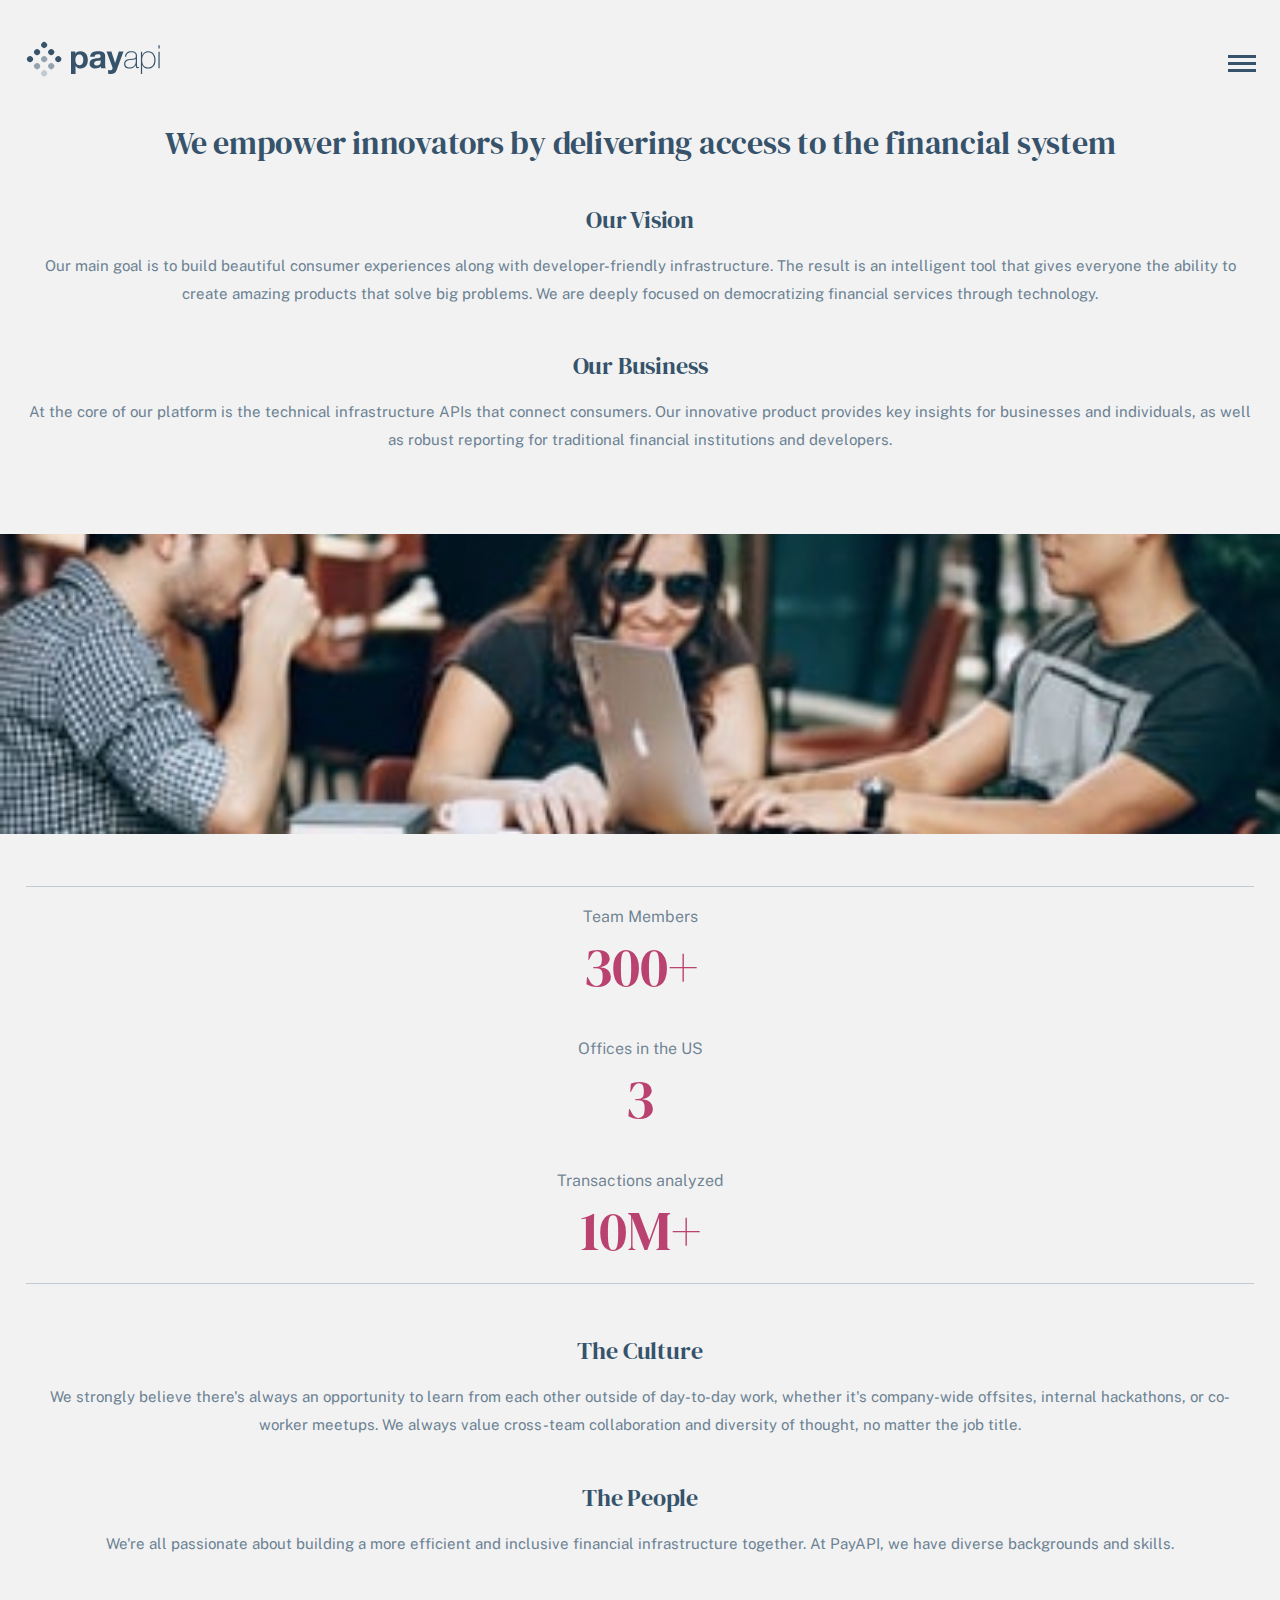
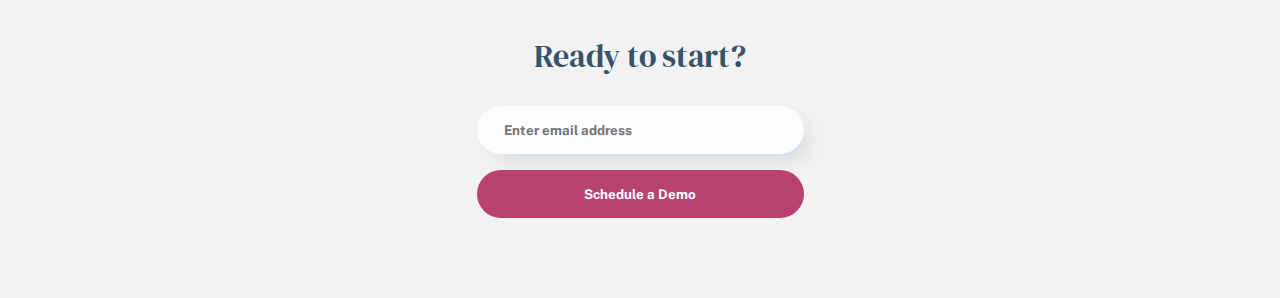
==== src/about.html @ e6e642d4 "New transition for mobile navigation" ====
<!DOCTYPE html>
<html lang="en">
  <head>
    <meta charset="UTF-8" />
    <meta name="viewport" content="width=device-width, initial-scale=1.0" />

    <link rel="icon" type="image/png" sizes="32x32" href="./assets/favicon-32x32.png" />
    <link rel="preconnect" href="https://fonts.gstatic.com">
    <link href="https://fonts.googleapis.com/css2?family=DM+Serif+Display&family=Public+Sans:wght@400;700&display=swap" rel="stylesheet">
    <link rel="stylesheet" href="styles.css">
    <title>Frontend Mentor | PayAPI Website Challenge</title>
  </head>
  <body>
    <header>
      <div class="header__container">
        <a href="./index.html"><img src="./assets/shared/desktop/logo.svg" alt="PayAPI logo" class="logo" /></a>
        <img src="./assets/shared/mobile/menu.svg" alt="Open navigation menu icon" id="menu--open" />
      </div>
      <nav class="navigation">
        <img src="./assets/shared/mobile/close.svg" alt="Close Menu Icon" id="menu--closed" />
        <ul class="header__pages">
          <li class="header__page"><a href="./pricing.html" ><strong>Pricing</strong></a></li>
          <li class="header__page"><a href="./about.html"><strong>About</strong></a></li>
          <li  class="header__page"><a href="./contact.html"><strong>Contact</strong></a></li>
        </ul>
        <div class="button__container--centered">
          <button class="button__navigation--dark" onclick="window.location.href='./contact.html'">Schedule a Demo</button> 
        </div>
      </nav>
    </header>

    <section class="vision-business__section">
      <h1>We empower innovators by delivering access to the financial system</h1>
      <div>
        <h3>Our Vision</h3>
        <p>Our main goal is to build beautiful consumer experiences along with developer-friendly 
          infrastructure. The result is an intelligent tool that gives everyone the ability to create 
          amazing products that solve big problems. We are deeply focused on democratizing financial 
          services through technology.</p>
      </div>
      <div>
        <h3>Our Business</h3>
        <p>At the core of our platform is the technical infrastructure APIs that connect consumers. 
        Our innovative product provides key insights for businesses and individuals, as well as 
        robust reporting for traditional financial institutions and developers.</p>
      </div>
    </section>
    
    <div class="about__img"></div>

    <section class="company-numbers__section">
      <div>
        <div class="company-number__container">
          <h4>Team Members</h4>
          <p>300+</p>
        </div>
        <div class="company-number__container">
          <h4>Offices in the US</h4>
          <p>3</p>
        </div>
        <div class="company-number__container">
          <h4>Transactions analyzed</h4> 
          <p>10M+</p>
        </div>
      </div>
    </section>

    <section class="culture-people__section">
      <div>
        <h3>The Culture</h3>
        <p>We strongly believe there's always an opportunity to learn from each other outside of 
        day-to-day work, whether it's company-wide offsites, internal hackathons, or co-worker meetups. 
        We always value cross-team collaboration and diversity of thought, no matter the job title.</p>
      </div>
      <div>
        <h3>The People</h3>
        <p>We're all passionate about building a more efficient and inclusive financial infrastructure 
        together. At PayAPI, we have diverse backgrounds and skills.</p>
      </div>
    </section>

    <section class="ready-to-start__section">
      <h2>Ready to start?</h2>
      <form>
        <input type="email" placeholder="Enter email address" aria-label="email" class="ready-to-start__email"/>
        <input type="submit" value="Schedule a Demo" aria-label="submit" class="ready-to-start__submit" />
      </form>
    </section>

    <script>
      const openMenu = document.getElementById("menu--open");
      const closeMenu = document.getElementById("menu--closed");
      const navigation = document.getElementsByClassName("navigation");

      openMenu.addEventListener("click", openNavigation);
      closeMenu.addEventListener("click", closeNavigation);

      function openNavigation() {
        navigation[0].style.opacity = 1;
        navigation[0].style.width = "70vw";       
      }

      function closeNavigation() {
        navigation[0].style.opacity = 0;
        navigation[0].style.width = 0;        
      }
    </script>
  </body>

</html>
---- src/styles.css ----
/***  Link to google fonts in head of html documents.
    font-family: 'DM Serif Display', serif; --> font-weight: 400 (regular)
    font-family: 'Public Sans', sans-serif; --> font-weight: 400 (regular) & 700 (bold) ***/

*  {
    margin: 0;
    padding: 0;
    box-sizing: border-box;
}

/* ====================
    General Typography
======================= */
body {
    font-family: 'Public Sans', sans-serif;
    font-size: 15px;
    line-height: 28px;
    background-color: #F2F2F2;
}

/* Mobile Version */
h1 {
    font-family: 'DM Serif Display', serif;
    font-size: 32px;
    line-height: 36px;
    letter-spacing: -0.25px;
    font-weight: 400;
}

/* e.g. Ready to start? */
h2 { 
    font-family: 'DM Serif Display', serif;
    font-size: 32px;
    line-height: 36px;
    letter-spacing: -0.25px;
    font-weight: 400; 
}

/* e.g. Free Plan */
h3 { 
    font-family: 'DM Serif Display', serif;
    font-size: 24px;
    line-height: 32px;
    letter-spacing: -0.18px;
    font-weight: 400;
}

/* e.g. personal finances*/
h4 {
    font-family: 'Public Sans', sans-serif;
    font-size: 18px;
    line-height: 25px;
    letter-spacing: -0.14px;
    font-weight: 700;
}

p {
    font-weight: 400;
}

a {
    text-decoration: none;
}

.section-heading--dark {
    color: #36536B;
}

.section-heading--light {
    color: #FBFCFE;

}

/* ====================
         Header
======================= */
.header__container {
    display: flex;
    justify-content: space-between;
    padding: 40px 24px 38px 25px;
    position: relative;
    align-items: center;
}

.logo,
#menu--open,
#menu--closed,
.button__navigation--dark {
    cursor: pointer;
}

#menu--open {
    height: 17px;
}

.navigation {
    width: 0;
    height: 100vh;
    background-color: rgb(27, 38, 47);
    position: absolute;
    top: 0;
    right: 0;
    z-index: 10;
    transition: 500ms ease-in;
    overflow: hidden;
}

#menu--closed {
    float: right;
    margin-right: 27px;
    margin-top: 48px;
    margin-bottom: 24px;
}

.header__pages {
    list-style: none;
    text-align: center;
    width: 90%;
    clear: right;
    border-top: 1px solid rgba(251, 252, 254, 0.15);
    margin: 0 auto;
    padding-top: 27px;
    padding-bottom: 16px;
}

.header__page {
    padding: 16px;
}

.header__page a {
    color: rgba(251, 252, 254, 0.7);
    font-size: 20px;
}

.button__container--centered {
    text-align: center;
}

.button__navigation--dark {
    background-color: rgb(186, 66, 112);
    border: none;
    color: #FBFCFE;
    font-family: 'Public Sans', sans-serif; 
    font-weight: 700;
    letter-spacing: -0.12px;
    font-size: 15px;
    border-radius: 24px;
    box-shadow: 10px 10px 25px -10px rgba(54, 83, 107, 0.25);
    padding: 16px 65px;
    width: 252px;
}


/* ====================
    General Layout
======================= */
.form {
    display: flex;
    flex-direction: column;
    width: 100%;
}

.form__input {
    font-size: 1rem;
    margin-bottom: 1.4em;
    padding: 1.2em;
    border-radius: 5em;
    border: none;
    font-weight: 700;
    letter-spacing: 0.3px;
}

.form__input--email {
    box-shadow: 10px 10px 25px -10px rgba(54, 83, 107, 0.25);
}

.form__input::placeholder {
    color: rgba(54, 83, 107, 0.5);
}


.form__input--btn {
    background: #BA4270;
    color: #FBFCFE;
}

.bg-circle__container--hero {
    width: 100px;
}

.bg-circle--hero {

}


/* ====================
    Index/Home
======================= */

/* Intro - section */

.container__index {
    padding: 6em 2em;
}



.container__index--intro {
    position: relative;
    display: flex;
    flex-direction: column;
    justify-content: center;
    align-items: center;
    text-align: center;
    padding: 0em 2em 2em 2em;
    background: #EDF3F8;
    /* border: 1px solid purple; */
}

.bg-circle--header {
    width: 100%;
    position: absolute;
    top: -60%;
    z-index: 1;
    transform: scale(2);
}

.intro-content {
    position: relative;
    top: -45px;
}

.section-heading--intro {
    margin-bottom: 1em;
    letter-spacing: 0.3px;
}

.intro-img-container {
    order: -1;
    position: relative;
    z-index: 2;
}

.intro-img {
    width: 70%;
    /* border: 1px solid green; */
    margin-bottom: 0;
    position: relative;
    left: 20px;
    font-family: 'Public Sans';
}

.intro-content__note {
    color: #6C8294;

}

/* Who We Work With - section */
.container__index--work {
    display: flex;
    flex-direction: column;
    background: #1B262F;
    text-align: center;
    position: relative;
    overflow: hidden;
}

.bg-circle--work {
    position: absolute;
    top: -80%;
    width: 100%;
    align-self: center;
    transform: scale(2);
}

.company-logo-container {
    order: -1;
    margin-bottom: 3.5em;
}

.company-logo * {
    fill: white;
}

.company-logo-group {
    display: flex;
    justify-content: space-around;
    align-items: center;
    margin-bottom: 2.4em;
}

.company-logo-group-last {
    margin-bottom: 0;
}

.section-heading--work {
    margin-bottom: 1em;
}



.work-text {
    color: #FBFCFE;
    opacity: 0.7;
    line-height: 2em;

}
.btn--outline {
    color: #FBFCFE;
    font-weight: 700;
    border: 1px solid #FBFCFE;
    padding: 0.8em 2.5em;
    align-self: center;
    border-radius: 5em;
    margin-top: 3.75em;
}

/* ====================
 Ready-To-Start-Container
======================= */
.ready-to-start__section {
    text-align: center;
    color: #36536B;
    margin-bottom: 80px;
}

.ready-to-start__section form {
    max-width: 327px;
    margin: 0 auto;
    display: flex;
    flex-direction: column;
    height: 112px;
    justify-content: space-between;
    margin-top: 32px;
    outline: unset;
}

.ready-to-start__section input {
    border-radius: 24px;
    border: none;
    font-family: 'Public Sans', sans-serif;
    font-weight: 700;
    width: 100%;
}

.ready-to-start__section input:focus {
    outline: none;
}

.ready-to-start__email {
    box-shadow: 10px 10px 25px -10px rgba(54, 83, 107, 0.25);
    background-color: #FBFCFE;
    color: rgba(54, 83, 107, 0.5);
    padding: 1rem 0 1rem 27px; 
}

.ready-to-start__submit {
    background-color: #BA4270;
    color: #FBFCFE;
    padding: 1rem;
    cursor: pointer;
}

/* ====================
         About
======================= */
.vision-business__section {
    margin: 0 1.6rem 5rem 1.6rem;
    text-align: center;
    color: #36536B;
}

.vision-business__section h3 {
    margin: 2.67rem 0 1rem 0;
}

.vision-business__section p {
    color: #6C8294;
}

.about__img {
    background-image: url("./assets/about/mobile/image-team-members.jpg");
    height: 300px;
    background-size: cover;
    background-repeat: no-repeat;
    background-position: center;
}

.company-numbers__section {
    margin: 3.2rem 1.6rem;
    text-align: center;
    border-top: 1px solid rgba(54, 83, 107, 0.25);
    border-bottom: 1px solid rgba(54, 83, 107, 0.25);
}

.company-number__container {
    margin-top: 16px;
    margin-bottom: 32px;
}

.company-number__container:last-child {
    margin-bottom: 16px;
}

.company-number__container h4 {
    font-size: 16px;
    font-weight: 400;
    line-height: 28px;
    letter-spacing: 0;
    color: rgba(54, 83, 107, 0.7);
}

.company-number__container p {
    font-family: 'DM Serif Display', serif;
    line-height: 72px;
    font-size: 56px;
    letter-spacing: -0.43px;
    color: #BA4270;
}

.culture-people__section {
    margin: 0 1.6rem 5rem 1.6rem;
    text-align: center;
    color: #36536B;
}

.culture-people__section h3 {
    margin: 2.67rem 0 1rem 0;
}

.culture-people__section p {
    color: #6C8294;
}


/* ====================
        Contact
======================= */
.contact-form__section {
    text-align: center;
    color: #36536B;
    margin: 0 24px;
}

.contact__form {
    max-width: 327px;
    margin: 40px auto 80px auto;
    display: flex;
    flex-direction: column;
    height: 499px;
    justify-content: space-between;
}

.contact__form input,
.contact__form textarea {
    border: none;
    background-color: unset;
    padding-left: 20px;
    border-bottom: 1px solid rgba(54, 83, 107, 0.5);
    font-family: 'Public Sans', sans-serif;
    color:rgba(54, 83, 107, 0.5);
}

.contact__form input {
    padding-bottom: 17px;
}

.contact__form textarea {
    padding-bottom: 64px;
}

.contact__form input:focus,
.contact__form textarea:focus {
    outline: none;
}

.contact-checkbox__container {
    text-align: left;
    position: relative;
    height: 50px;
}

.contact-checkbox__container #newsletter__checkbox {
    position: absolute;
    top: 40%;
    left: 0; 
    opacity: 0;
}

.checkmark--custom {
    position: absolute;
    top: 30%;
    left: 0;
    height: 24px;
    width: 24px;
    background-color: rgba(54, 83, 107, 0.25);
    cursor: pointer;
}

.contact-checkbox__container label {
    position: absolute;
    top: 0;
    left: 50px;
}

.contact__form button {
    width: 152px;
    height: 48px;
    border-radius: 24px;
    font-family: 'Public Sans', sans-serif;
    font-weight: 700;
    color: #36536B;
    cursor: pointer;
    border: 1.5px solid #36536B;
}

.innovators__section--light {
    color:rgba(54, 83, 107, 0.75);
    text-align: center;
    margin: 0 48px;
}

.innovators__container--light {
    margin: 32px auto 80px auto;
    width: 280px;
    height: 154px;
    position: relative;
}

.tesla__logo--dark,
.microsoft__logo--dark,
.hewlett__logo--dark,
.oracle__logo--dark,
.google__logo--dark,
.nvidia__logo--dark {
    position: absolute;
}

.tesla__logo--dark {
    top: 5.87px;
    left: 2px;
    height: 14.26px;
}

.microsoft__logo--dark {
    top: 0;
    right: 0;
    height: 26px;
}

.hewlett__logo--dark {
    top: 59px;
    left: 0;
    height: 22px;
}

.oracle__logo--dark {
    top: 65px;
    right: 0;
    height: 13.85px;
}

.google__logo--dark {
    bottom: 0;
    left: 8px;
    height: 27px;
}

.nvidia__logo--dark {
    bottom: 0;
    right: 8.85px;
    height: 21.27px;
}
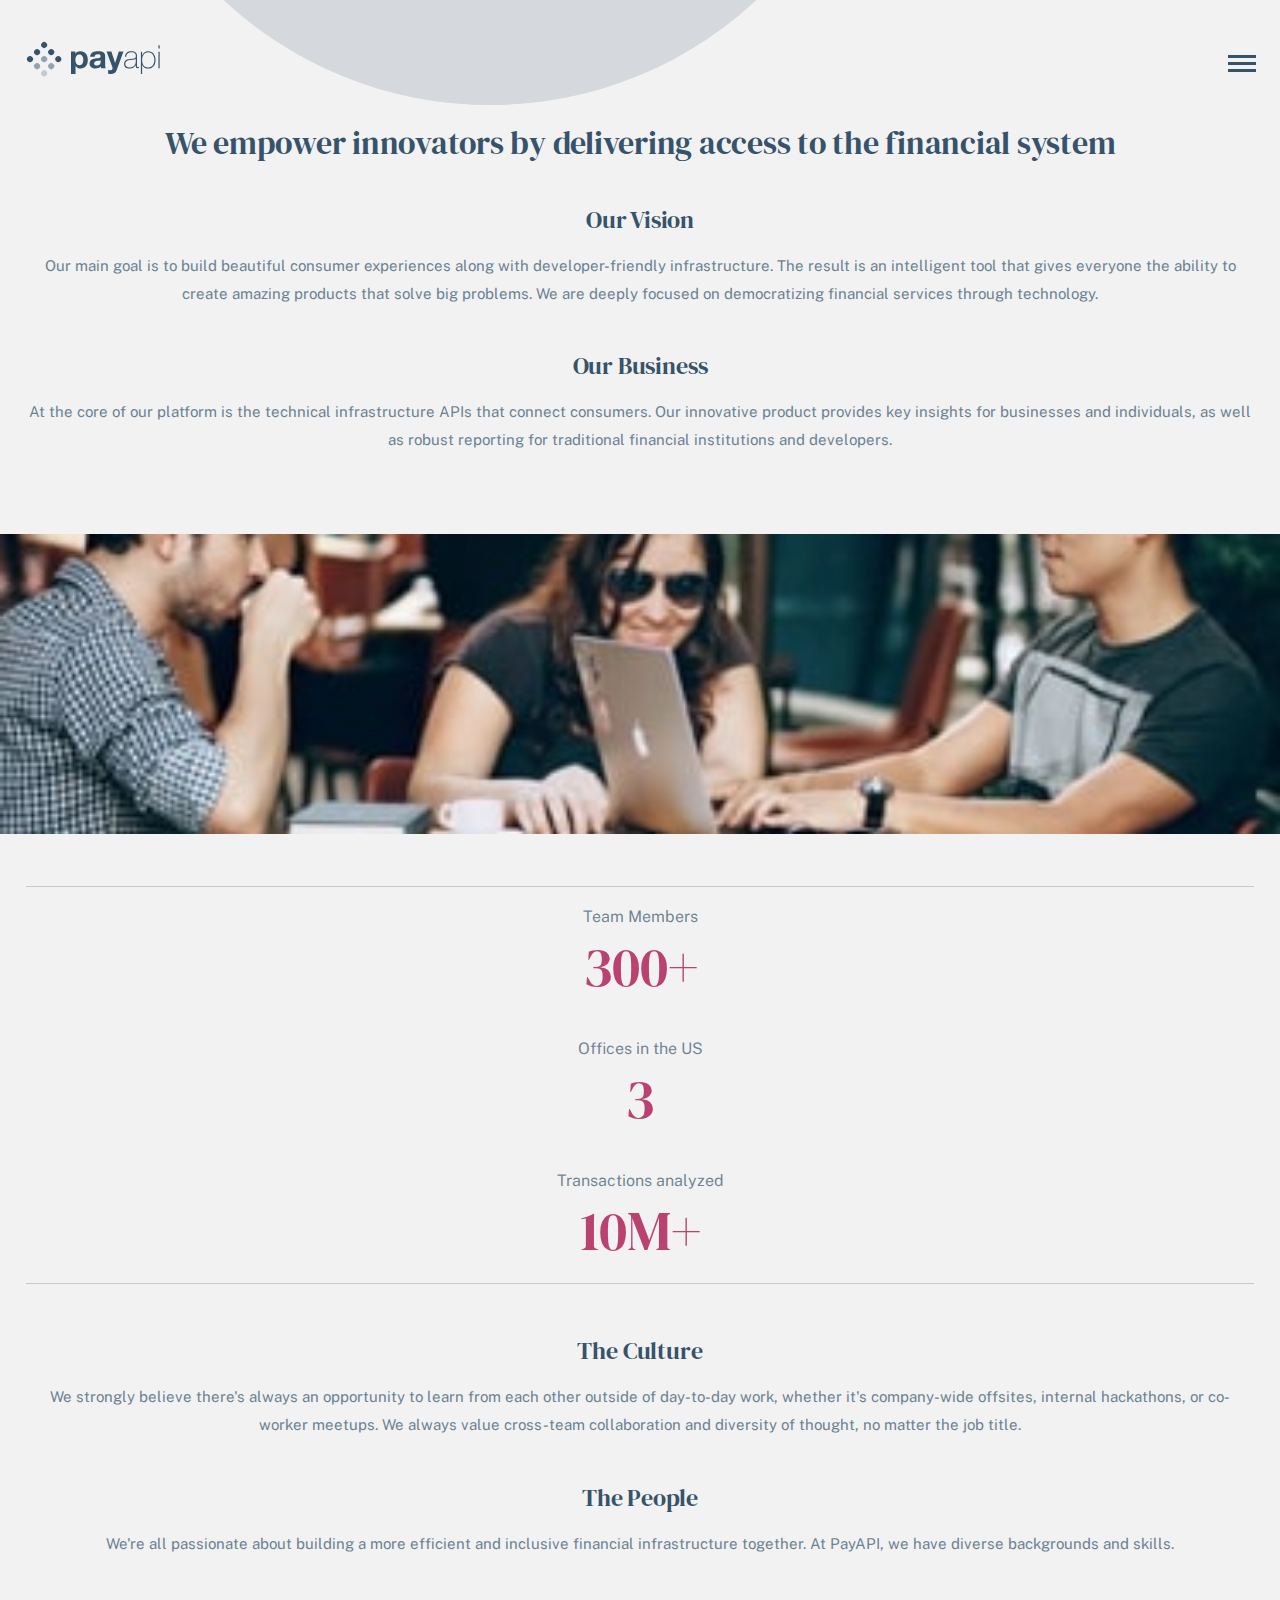
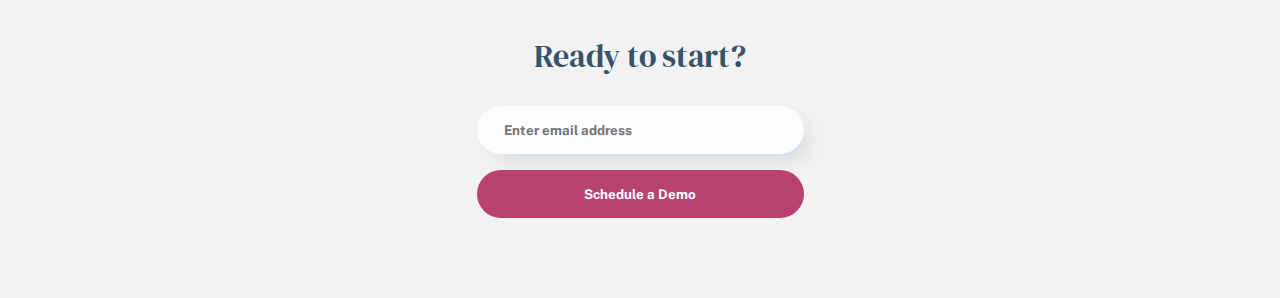
==== commit a8e756d1: "Added hero/header circle to contact, pricing, contact page" ====
--- a/src/about.html
+++ b/src/about.html
@@ -28,6 +28,10 @@
         </div>
       </nav>
     </header>
+
+    <div class="bg-circle__container--hero">
+      <img src="./assets/shared/desktop/bg-pattern-circle.svg" class="bg-circle--hero" />
+    </div>
 
     <section class="vision-business__section">
       <h1>We empower innovators by delivering access to the financial system</h1>
--- a/src/styles.css
+++ b/src/styles.css
@@ -80,6 +80,7 @@
     padding: 40px 24px 38px 25px;
     position: relative;
     align-items: center;
+    z-index: 20;
 }
 
 .logo,
@@ -103,6 +104,7 @@
     z-index: 10;
     transition: 500ms ease-in;
     overflow: hidden;
+    z-index: 30;
 }
 
 #menu--closed {
@@ -185,12 +187,21 @@
 }
 
 .bg-circle__container--hero {
-    width: 100px;
+    width: 96.7vw;
+    overflow: hidden;
+    position: relative;
+    height: 140px;
+    margin-top: -140px;
+    
 }
 
 .bg-circle--hero {
-
-}
+    margin-top: -660px;
+    left: 100px;
+    top: 0;
+    position: absolute;
+}
+
 
 
 /* ====================
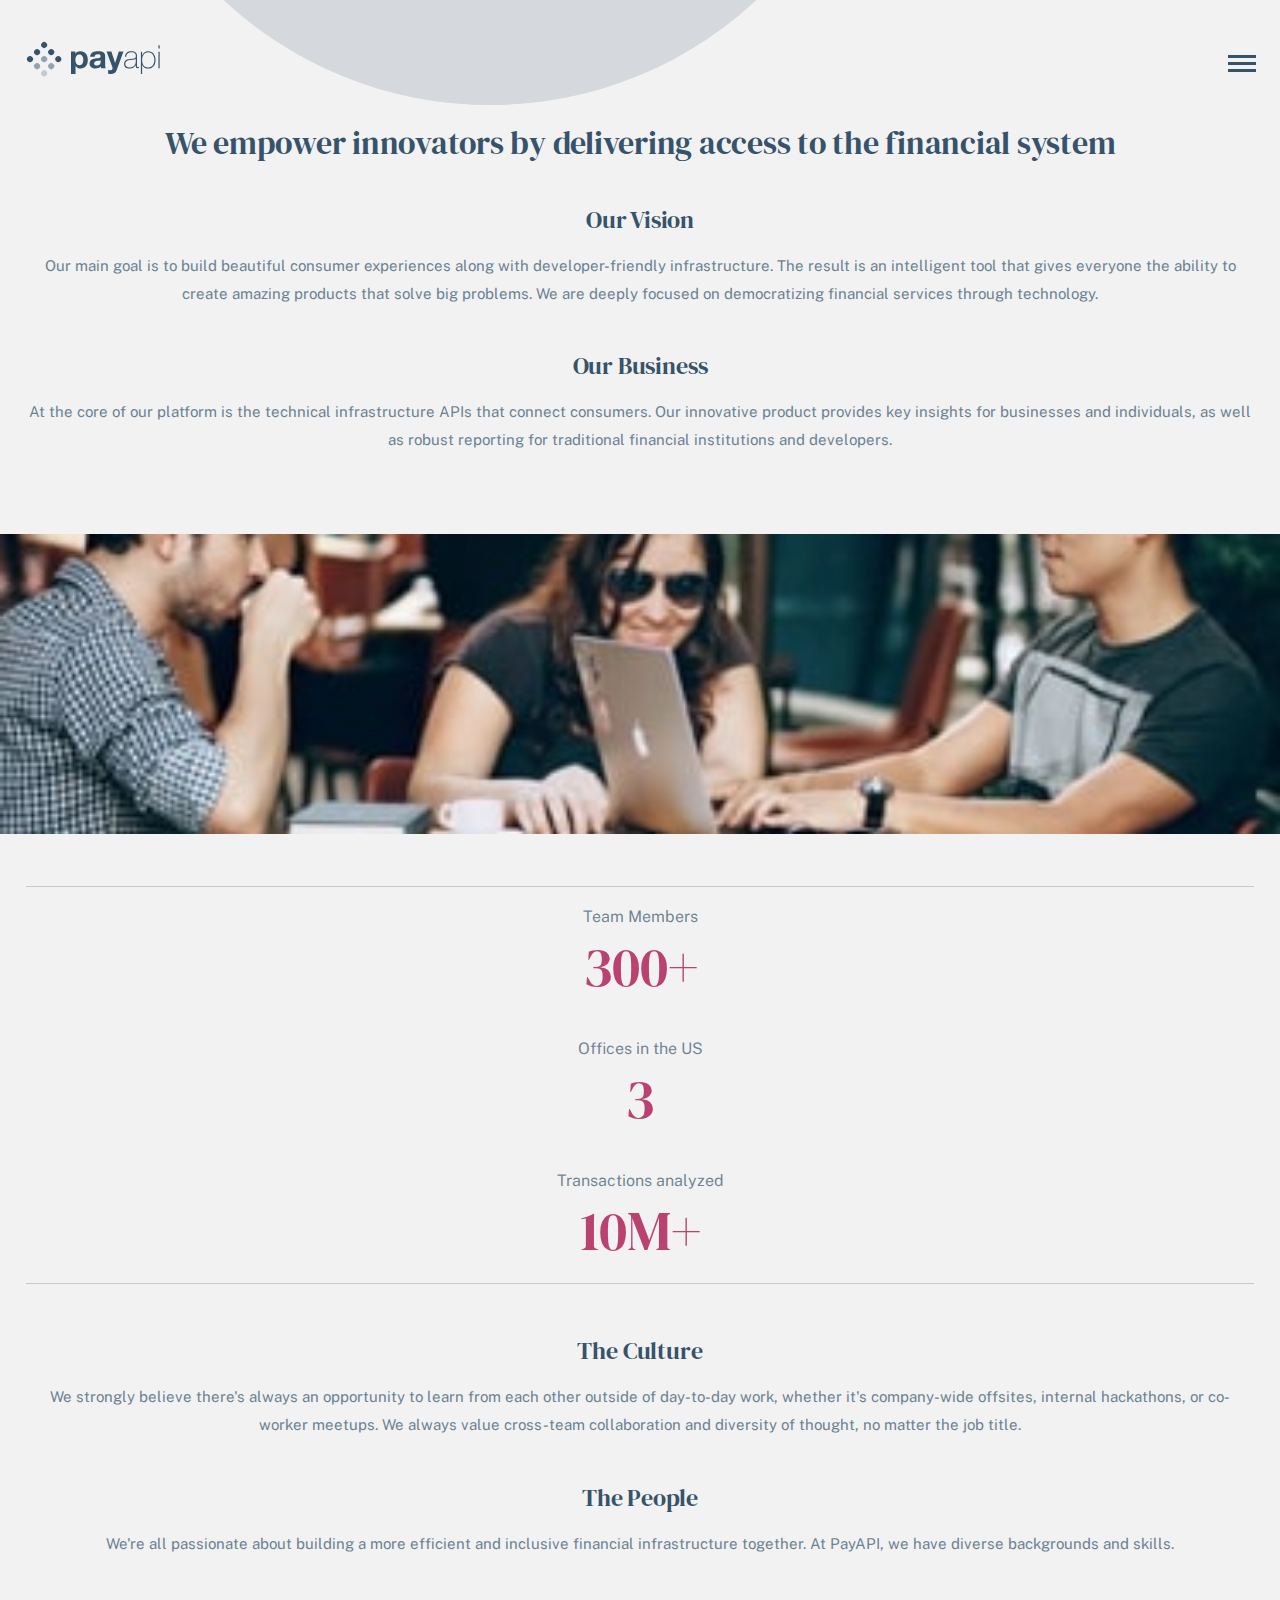
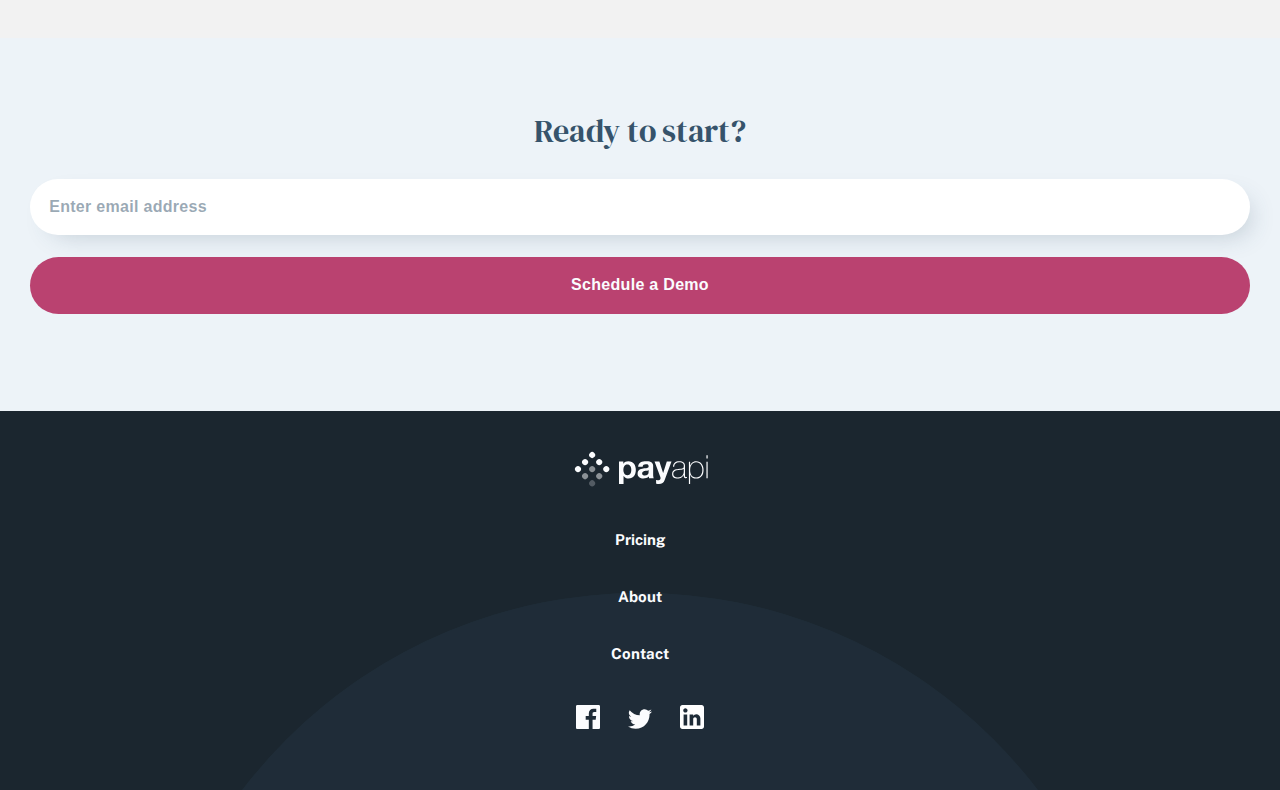
==== commit 2efc7f69: "add ready-to-start and footer sections to about.html and contact.html" ====
--- a/src/about.html
+++ b/src/about.html
@@ -83,13 +83,30 @@
       </div>
     </section>
 
-    <section class="ready-to-start__section">
+    <section class="container ready-to-start__section">
       <h2>Ready to start?</h2>
       <form>
-        <input type="email" placeholder="Enter email address" aria-label="email" class="ready-to-start__email"/>
-        <input type="submit" value="Schedule a Demo" aria-label="submit" class="ready-to-start__submit" />
+        <input type="email" placeholder="Enter email address" aria-label="email" class="form__input form__input--email"/>
+        <input type="submit" value="Schedule a Demo" aria-label="submit" class="form__input form__input--btn" />
       </form>
     </section>
+
+    <footer> 
+      <svg class="footer__logo" width="135" height="38" xmlns="http://www.w3.org/2000/svg"><g fill="#36536B" fill-rule="evenodd"><path d="M50.544 33.934v-7.84h.064a5.36 5.36 0 002.128 1.84c.864.416 1.808.624 2.832.624 1.216 0 2.277-.235 3.184-.704a6.738 6.738 0 002.272-1.888 8.147 8.147 0 001.36-2.72 11.37 11.37 0 00.448-3.2c0-1.173-.15-2.299-.448-3.376-.299-1.077-.757-2.021-1.376-2.832a6.937 6.937 0 00-2.336-1.952c-.939-.49-2.059-.736-3.36-.736-1.024 0-1.963.203-2.816.608-.853.405-1.557 1.056-2.112 1.952h-.064v-2.112H46v22.336h4.544zm3.808-8.768c-.725 0-1.344-.15-1.856-.448a3.595 3.595 0 01-1.232-1.168 5.044 5.044 0 01-.672-1.68 9.192 9.192 0 01-.208-1.952c0-.683.064-1.344.192-1.984a4.98 4.98 0 01.656-1.696c.31-.49.715-.89 1.216-1.2.501-.31 1.125-.464 1.872-.464.725 0 1.339.155 1.84.464.501.31.912.715 1.232 1.216.32.501.55 1.072.688 1.712.139.64.208 1.29.208 1.952 0 .661-.064 1.312-.192 1.952-.128.64-.347 1.2-.656 1.68-.31.48-.715.87-1.216 1.168-.501.299-1.125.448-1.872.448zm15.882 3.392c1.024 0 2.027-.15 3.008-.448a5.921 5.921 0 002.56-1.568 6.52 6.52 0 00.32 1.6h4.608c-.213-.341-.363-.853-.448-1.536a17.288 17.288 0 01-.128-2.144v-8.608c0-1.003-.224-1.808-.672-2.416a4.603 4.603 0 00-1.728-1.424 7.733 7.733 0 00-2.336-.688 18.543 18.543 0 00-2.528-.176c-.917 0-1.83.09-2.736.272a7.809 7.809 0 00-2.448.912 5.448 5.448 0 00-1.792 1.696c-.47.704-.736 1.59-.8 2.656h4.544c.085-.896.384-1.536.896-1.92.512-.384 1.216-.576 2.112-.576.405 0 .784.027 1.136.08.352.053.661.16.928.32s.48.384.64.672c.16.288.24.677.24 1.168.021.47-.117.827-.416 1.072-.299.245-.704.432-1.216.56-.512.128-1.099.224-1.76.288-.661.064-1.333.15-2.016.256-.683.107-1.36.25-2.032.432a5.735 5.735 0 00-1.792.816c-.523.363-.95.848-1.28 1.456-.33.608-.496 1.381-.496 2.32 0 .853.144 1.59.432 2.208a4.17 4.17 0 001.2 1.536c.512.405 1.11.704 1.792.896a8.127 8.127 0 002.208.288zm1.696-3.008c-.363 0-.715-.032-1.056-.096a2.566 2.566 0 01-.896-.336 1.717 1.717 0 01-.608-.656c-.15-.277-.224-.619-.224-1.024 0-.427.075-.779.224-1.056.15-.277.347-.507.592-.688a2.98 2.98 0 01.864-.432c.33-.107.667-.192 1.008-.256.363-.064.725-.117 1.088-.16.363-.043.71-.096 1.04-.16.33-.064.64-.144.928-.24.288-.096.528-.23.72-.4v1.696c0 .256-.027.597-.08 1.024a3.428 3.428 0 01-.432 1.264c-.235.416-.597.773-1.088 1.072-.49.299-1.184.448-2.08.448zm13.962 8.384c1.557 0 2.773-.288 3.648-.864.874-.576 1.557-1.536 2.048-2.88L98.5 11.598h-4.704L90.18 22.926h-.064l-3.744-11.328H81.54l5.792 15.52c.128.32.192.661.192 1.024 0 .49-.144.939-.432 1.344-.288.405-.731.64-1.328.704-.448.021-.896.01-1.344-.032-.448-.043-.886-.085-1.312-.128v3.744c.469.043.933.08 1.392.112.458.032.922.048 1.392.048zm18.698-5.408c.789 0 1.514-.096 2.176-.288a6.581 6.581 0 001.776-.8c.522-.341.965-.73 1.328-1.168.362-.437.64-.901.832-1.392h.064v.864c0 .341.026.656.08.944.053.288.154.539.304.752.149.213.368.384.656.512.288.128.677.192 1.168.192.34 0 .672-.043.992-.128V26.99a5.835 5.835 0 01-.896.096c-.278 0-.491-.059-.64-.176a.961.961 0 01-.32-.464 2.357 2.357 0 01-.112-.64c-.011-.235-.016-.47-.016-.704v-9.568c0-1.259-.454-2.277-1.36-3.056-.907-.779-2.352-1.168-4.336-1.168-1.984 0-3.515.453-4.592 1.36-1.078.907-1.66 2.267-1.744 4.08h1.216c.085-1.472.58-2.57 1.488-3.296.906-.725 2.096-1.088 3.568-1.088.832 0 1.536.085 2.112.256.576.17 1.045.405 1.408.704.362.299.629.64.8 1.024.17.384.256.8.256 1.248 0 .576-.032 1.056-.096 1.44a1.64 1.64 0 01-.48.944c-.256.245-.635.437-1.136.576-.502.139-1.19.24-2.064.304l-1.888.16c-.662.064-1.35.17-2.064.32-.715.15-1.366.4-1.952.752a4.367 4.367 0 00-1.456 1.44c-.384.608-.576 1.392-.576 2.352 0 1.579.48 2.747 1.44 3.504.96.757 2.314 1.136 4.064 1.136zm.032-1.056c-1.344 0-2.4-.293-3.168-.88-.768-.587-1.152-1.488-1.152-2.704 0-.768.149-1.392.448-1.872.298-.48.688-.859 1.168-1.136a5.213 5.213 0 011.616-.592 20.778 20.778 0 011.792-.272l2.048-.192a16.93 16.93 0 002.032-.288c.608-.128 1.06-.373 1.36-.736v3.072c0 .213-.06.624-.176 1.232-.118.608-.39 1.237-.816 1.888-.427.65-1.046 1.227-1.856 1.728-.811.501-1.91.752-3.296.752zm12.49 6.56v-9.312h.063c.491 1.344 1.27 2.315 2.336 2.912 1.067.597 2.283.896 3.648.896 1.26 0 2.352-.213 3.28-.64a6.254 6.254 0 002.304-1.776c.608-.757 1.062-1.659 1.36-2.704.3-1.045.448-2.197.448-3.456 0-1.152-.149-2.25-.448-3.296-.298-1.045-.752-1.963-1.36-2.752a6.651 6.651 0 00-2.304-1.888c-.928-.47-2.02-.704-3.28-.704-.896 0-1.69.139-2.384.416a6.39 6.39 0 00-1.776 1.04c-.49.416-.885.87-1.184 1.36-.298.49-.512.939-.64 1.344h-.064v-3.776h-1.216V34.03h1.216zm6.047-6.56c-1.152 0-2.117-.208-2.896-.624a5.008 5.008 0 01-1.856-1.664c-.458-.693-.784-1.493-.976-2.4a13.637 13.637 0 01-.288-2.832c0-.981.107-1.925.32-2.832a7.152 7.152 0 011.04-2.416 5.407 5.407 0 011.872-1.696c.768-.427 1.696-.64 2.784-.64 1.11 0 2.054.219 2.832.656a5.599 5.599 0 011.904 1.728c.491.715.854 1.525 1.088 2.432.235.907.352 1.83.352 2.768 0 1.024-.122 1.99-.368 2.896-.245.907-.618 1.701-1.12 2.384a5.487 5.487 0 01-1.92 1.632c-.778.405-1.7.608-2.768.608zm11.498-18.88V5.294h-1.216V8.59h1.216zm0 19.552V11.694h-1.216v16.448h1.216z" fill-rule="nonzero"/><g><circle transform="rotate(45 19.142 5)" cx="19.142" cy="5" r="3"/><circle transform="rotate(45 26.213 12.071)" cx="26.213" cy="12.071" r="3"/><circle transform="rotate(45 33.284 19.142)" cx="33.284" cy="19.142" r="3"/><circle transform="rotate(45 12.071 12.071)" cx="12.071" cy="12.071" r="3"/><circle opacity=".5" transform="rotate(45 19.142 19.142)" cx="19.142" cy="19.142" r="3"/><circle opacity=".5" transform="rotate(45 26.213 26.213)" cx="26.213" cy="26.213" r="3"/><circle transform="rotate(45 5 19.142)" cx="5" cy="19.142" r="3"/><circle opacity=".5" transform="rotate(45 12.071 26.213)" cx="12.071" cy="26.213" r="3"/><circle opacity=".25" transform="rotate(45 19.142 33.284)" cx="19.142" cy="33.284" r="3"/></g></g></svg>
+      <div class="footer__menu">
+        <p class="footer__menu__item"><a href="./pricing.html" class="footer__menu__item__link">Pricing</a></p>
+        <p class="footer__menu__item"><a href="./about.html" class="footer__menu__item__link">About</a></p>
+        <p class="footer__menu__item"><a href="./contact.html" class="footer__menu__item__link">Contact</a></p>
+      </div>
+      <div class="footer__social">
+        <img class="footer__social__icon" src="./assets/shared/desktop/facebook.svg" alt="Facebook logo">
+        <img class="footer__social__icon" src="./assets/shared/desktop/twitter.svg" alt="Twitter logo">
+        <img class="footer__social__icon" src="./assets/shared/desktop/linkedin.svg" alt="LinkedIn logo">
+      </div>
+      <div class="bg-circle-container">
+        <img src="./assets/shared/desktop/bg-pattern-circle.svg" class="bg-circle--footer">
+      </div>
+    </footer>
 
     <script>
       const openMenu = document.getElementById("menu--open");
--- a/src/styles.css
+++ b/src/styles.css
@@ -1,6 +1,7 @@
 /***  Link to google fonts in head of html documents.
     font-family: 'DM Serif Display', serif; --> font-weight: 400 (regular)
-    font-family: 'Public Sans', sans-serif; --> font-weight: 400 (regular) & 700 (bold) ***/
+    font-family: 'Public Sans', sans-serif; --> font-weight: 400 (regular) & 700 (bold) 
+    font-family: 'Roboto Mono', monospace; --> font-weight: 300 (light) ***/
 
 *  {
     margin: 0;
@@ -156,6 +157,14 @@
 /* ====================
     General Layout
 ======================= */
+.container {
+    display: flex;
+    flex-direction: column;
+    justify-content: center;
+    text-align: center;
+    padding: 0 2em;
+}
+
 .form {
     display: flex;
     flex-direction: column;
@@ -209,31 +218,42 @@
 ======================= */
 
 /* Intro - section */
-
-.container__index {
-    padding: 6em 2em;
-}
-
-
-
-.container__index--intro {
-    position: relative;
+.body--index {
+    overflow-x: hidden;
+    background: #EDF3F8;
+}
+
+.header--index {
+    position: relative;
+}
+
+.bg-circle-container {
+    /* border: 1px solid red; */
+    display: flex;
+    justify-content: center;
+    overflow-x: hidden;
+    /* border: 1px solid red; */
+    
+}
+
+.bg-circle--header { 
+    max-width: 500px;
+    position: absolute;
+    z-index: 1;
+    top: -330%;
+    transform: scale(2);
+    width: 100%;
+    /* border: 1px solid orange; */
+}
+
+.container--index-intro {
     display: flex;
     flex-direction: column;
     justify-content: center;
+    text-align: center;
+    position: relative;
     align-items: center;
-    text-align: center;
-    padding: 0em 2em 2em 2em;
     background: #EDF3F8;
-    /* border: 1px solid purple; */
-}
-
-.bg-circle--header {
-    width: 100%;
-    position: absolute;
-    top: -60%;
-    z-index: 1;
-    transform: scale(2);
 }
 
 .intro-content {
@@ -267,21 +287,24 @@
 }
 
 /* Who We Work With - section */
-.container__index--work {
-    display: flex;
+.container--index-work {
+    display: flex;
+    width: 100%;
     flex-direction: column;
     background: #1B262F;
     text-align: center;
     position: relative;
     overflow: hidden;
+    padding: 5em 2em;
 }
 
 .bg-circle--work {
+    max-width: 500px;
     position: absolute;
-    top: -80%;
-    width: 100%;
-    align-self: center;
+    z-index: 1;
+    top: -79%;
     transform: scale(2);
+    /* border: 1px solid orange; */
 }
 
 .company-logo-container {
@@ -326,49 +349,196 @@
     margin-top: 3.75em;
 }
 
+/* Easy to implement - section */
+
+.container--index-implement {
+    position: relative;
+    background: #EDF3F8;
+    padding-top: 0;
+    padding: 5em 2em;
+}
+
+.section-heading--implement {
+    font-size: 3em;
+    margin-bottom: 0.7em;
+}
+
+.img-container--implement {
+    order: -1;
+    /* border: 1px solid green; */
+}
+
+.section-img--implement {
+    width: 100%;
+    position: relative;
+    left: 20px;
+}
+
+.implement-text {
+    color: #6C8294;
+}
+
+/* Simple UI & UX - section */
+
+.container--index-simple {
+    background: #EDF3F8;
+    padding-top: 0;
+}
+
+.img-container--simple {
+    order: -1;
+    /* border: 1px solid green; */
+}
+
+.section-img--simple {
+    width: 100%;
+    position: relative;
+    left: 20px;
+}
+
+.section-heading--simple {
+    margin-bottom: 0.7em;
+    font-size: 2.5em;
+}
+
+.simple-text {
+    color: #6C8294;
+}
+
+/* Features -section */
+
+.container--index-features {
+    padding: 5em 2em;
+    background: #EDF3F8;
+}
+
+.feature {
+    display: flex;
+    flex-direction: column;
+    align-items: center;
+    margin-bottom: 3.5em;
+}
+
+.feature:last-child {
+    margin-bottom: 0;
+}
+
+.feature-img {
+    order: -1;
+    width: 25%;
+    max-width: 125px;
+    margin-bottom: 2.1em;
+}
+
+.feature-title {
+    font-size: 1.125rem;
+    color: #36536B;
+    margin-bottom: 1em;
+    font-weight: 700;
+}
+
+.feature-text {
+    line-height: 167%;
+    letter-spacing: -0.007em;
+    color: #6C8294;
+}
+
 /* ====================
  Ready-To-Start-Container
 ======================= */
 .ready-to-start__section {
     text-align: center;
     color: #36536B;
-    margin-bottom: 80px;
+    background: #EDF3F8;
+    padding-top: 5em;
+    padding-bottom: 5em;
 }
 
 .ready-to-start__section form {
-    max-width: 327px;
     margin: 0 auto;
+    width: 100%;
     display: flex;
     flex-direction: column;
-    height: 112px;
     justify-content: space-between;
-    margin-top: 32px;
+    margin-top: 2em;
     outline: unset;
-}
-
-.ready-to-start__section input {
-    border-radius: 24px;
-    border: none;
-    font-family: 'Public Sans', sans-serif;
-    font-weight: 700;
-    width: 100%;
 }
 
 .ready-to-start__section input:focus {
     outline: none;
 }
 
-.ready-to-start__email {
-    box-shadow: 10px 10px 25px -10px rgba(54, 83, 107, 0.25);
-    background-color: #FBFCFE;
-    color: rgba(54, 83, 107, 0.5);
-    padding: 1rem 0 1rem 27px; 
-}
-
-.ready-to-start__submit {
-    background-color: #BA4270;
-    color: #FBFCFE;
-    padding: 1rem;
+/* ====================
+    Pricing
+======================= */
+
+.body--pricing {
+    background: #EDF3F8;
+}
+
+.section-heading--pricing {
+    margin-top: 0.5em;
+}
+
+.plan {
+    margin-top: 3em;
+}
+
+.plan__title {
+    color: #BA4270;
+    margin-bottom: 4em;
+}
+
+.plan__price {
+    font-size: 3.5em;
+    font-family: 'DM Serif Display', serif;
+    color: #36536B;
+}
+
+.plan__options-box {
+    margin: 3em auto 1.5em;
+    border-top: 1px solid rgba(54, 83, 107, 0.25);
+    border-bottom: 1px solid rgba(54, 83, 107, 0.25);
+    padding: 1.5em 0;
+    display: flex;
+    flex-direction: column;
+    align-items: center;
+    /* border: 1px solid red; */
+}
+
+.plan__option-box {
+    display: flex;
+    align-items: center;
+    margin-bottom: 0.5em;
+}
+
+.plan__option-box:last-child {
+    margin-bottom: 0;
+}
+
+.plan__option-chk {
+    margin-right: 1.5em;
+}
+
+.plan__option-chk--null {
+    visibility: hidden; /* hide checkmark but keep element dimensions */
+}
+
+.plan__option-title {
+    color: #36536B;
+}
+
+.plan__option-title--null {
+    color: rgba(54, 83, 107, 0.55);
+}
+
+.plan__btn {
+    display: inline-block;
+    color: #36536B;
+    font-weight: 700;
+    border: 1px solid #36536B;
+    padding: 0.8em 2.5em;
+    border-radius: 2em;
     cursor: pointer;
 }
 
@@ -581,4 +751,61 @@
     bottom: 0;
     right: 8.85px;
     height: 21.27px;
+}
+
+/* ====================
+        Footer
+======================= */
+
+footer {
+    background: #1B262F;
+    display: flex;
+    flex-direction: column;
+    align-items: center;
+    padding: 2.6em 0 3.44em 0;
+    position: relative;
+    z-index: 1;
+    overflow-y: hidden;
+    overflow-x: hidden;
+}
+
+.footer__logo * {
+    fill: #FBFCFE;
+}
+
+.footer__menu {
+    margin: 2.5em auto;
+    text-align: center;
+}
+
+.footer__menu__item {
+    cursor: pointer;
+    margin-bottom: 1.94em;
+    font-weight: 700;
+}
+
+.footer__menu__item:last-child {
+    margin-bottom: 0;
+}
+
+.footer__menu__item__link {
+    color:  #FBFCFE;
+}
+
+.footer__social__icon {
+    margin-right: 1.6em;
+    cursor: pointer;
+}
+
+.footer__social__icon:last-child {
+    margin-right: 0;
+}
+
+
+.bg-circle--footer {
+    position: absolute;
+    bottom: -146%;
+    transform: scale(2);
+    max-width: 500px;
+    z-index: -1;
 }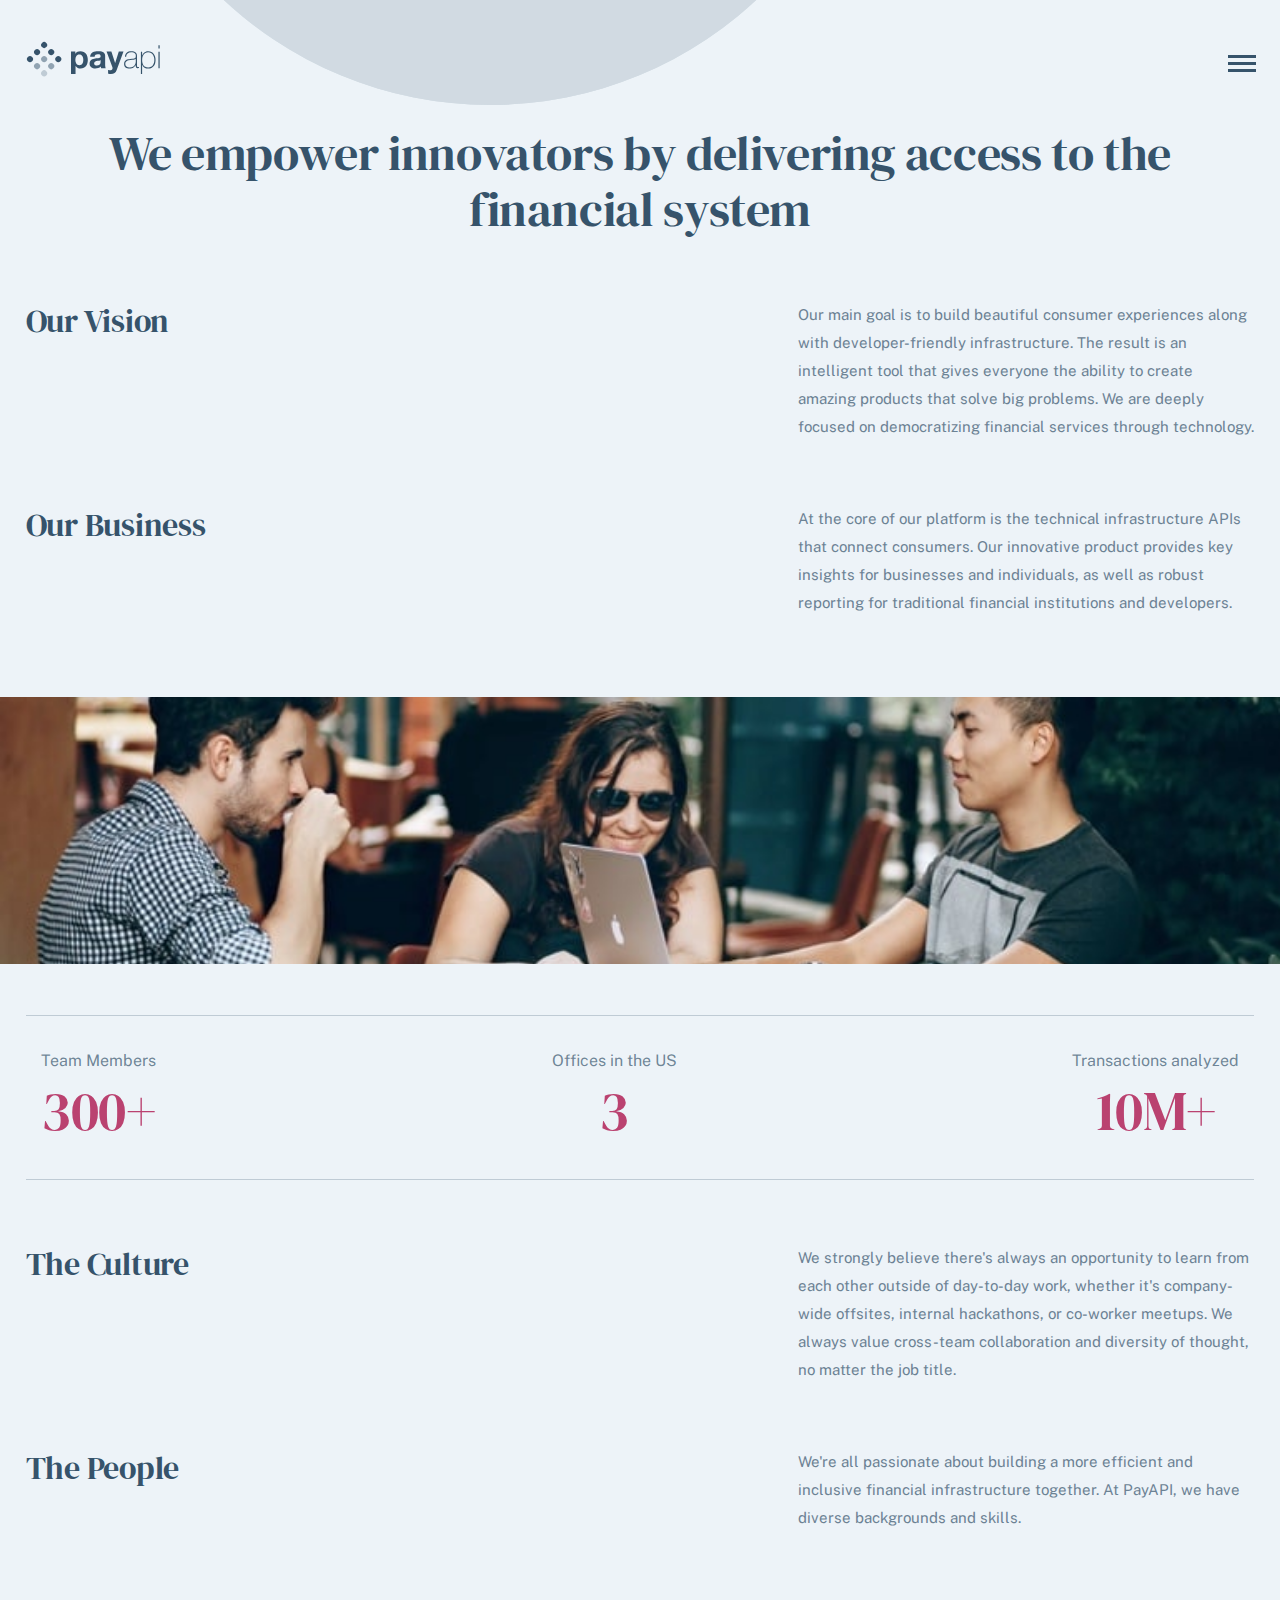
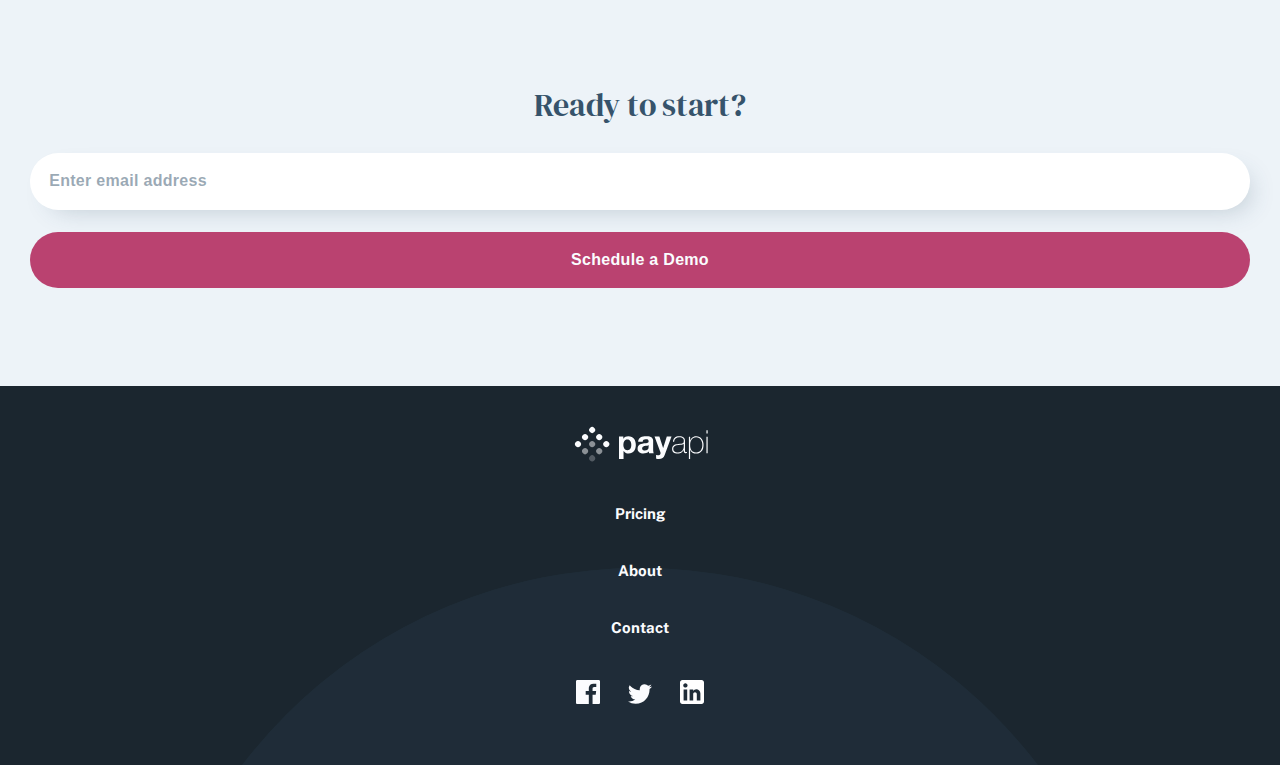
==== commit 1036f2b9: "Added Tabletversion of about page" ====
--- a/src/about.html
+++ b/src/about.html
@@ -35,16 +35,16 @@
 
     <section class="vision-business__section">
       <h1>We empower innovators by delivering access to the financial system</h1>
-      <div>
-        <h3>Our Vision</h3>
-        <p>Our main goal is to build beautiful consumer experiences along with developer-friendly 
+      <div class="description__container">
+        <h3 class="about__subheading">Our Vision</h3>
+        <p class="description__text">Our main goal is to build beautiful consumer experiences along with developer-friendly 
           infrastructure. The result is an intelligent tool that gives everyone the ability to create 
           amazing products that solve big problems. We are deeply focused on democratizing financial 
           services through technology.</p>
       </div>
-      <div>
-        <h3>Our Business</h3>
-        <p>At the core of our platform is the technical infrastructure APIs that connect consumers. 
+      <div class="description__container">
+        <h3 class="about__subheading">Our Business</h3>
+        <p class="description__text">At the core of our platform is the technical infrastructure APIs that connect consumers. 
         Our innovative product provides key insights for businesses and individuals, as well as 
         robust reporting for traditional financial institutions and developers.</p>
       </div>
@@ -53,7 +53,7 @@
     <div class="about__img"></div>
 
     <section class="company-numbers__section">
-      <div>
+      <div class="company-numbers__container">
         <div class="company-number__container">
           <h4>Team Members</h4>
           <p>300+</p>
@@ -70,15 +70,15 @@
     </section>
 
     <section class="culture-people__section">
-      <div>
-        <h3>The Culture</h3>
-        <p>We strongly believe there's always an opportunity to learn from each other outside of 
+      <div class="description__container">
+        <h3 class="about__subheading">The Culture</h3>
+        <p class="description__text">We strongly believe there's always an opportunity to learn from each other outside of 
         day-to-day work, whether it's company-wide offsites, internal hackathons, or co-worker meetups. 
         We always value cross-team collaboration and diversity of thought, no matter the job title.</p>
       </div>
-      <div>
-        <h3>The People</h3>
-        <p>We're all passionate about building a more efficient and inclusive financial infrastructure 
+      <div class="description__container">
+        <h3 class="about__subheading">The People</h3>
+        <p class="description__text">We're all passionate about building a more efficient and inclusive financial infrastructure 
         together. At PayAPI, we have diverse backgrounds and skills.</p>
       </div>
     </section>
--- a/src/styles.css
+++ b/src/styles.css
@@ -16,7 +16,7 @@
     font-family: 'Public Sans', sans-serif;
     font-size: 15px;
     line-height: 28px;
-    background-color: #F2F2F2;
+    background-color: #EDF3F8;
 }
 
 /* Mobile Version */
@@ -69,8 +69,18 @@
 
 .section-heading--light {
     color: #FBFCFE;
-
-}
+}
+
+
+/* Tablet Version */
+@media (min-width: 768px) {
+    h1 {
+        font-size: 48px;
+        line-height: 56px;
+        letter-spacing: -0.37px;
+    }
+}
+
 
 /* ====================
          Header
@@ -551,11 +561,11 @@
     color: #36536B;
 }
 
-.vision-business__section h3 {
+.about__subheading {
     margin: 2.67rem 0 1rem 0;
 }
 
-.vision-business__section p {
+.description__text {
     color: #6C8294;
 }
 
@@ -605,13 +615,44 @@
     color: #36536B;
 }
 
-.culture-people__section h3 {
-    margin: 2.67rem 0 1rem 0;
-}
-
-.culture-people__section p {
-    color: #6C8294;
-}
+
+/* Tablet Version */
+@media (min-width: 768px) {
+    .about__subheading {
+        font-size: 32px;
+        line-height: 40px;
+        letter-spacing: -0.25px;
+        width: 223px;
+        margin: 0;
+    }
+
+    .description__container {
+        display: flex;
+        text-align: left;
+        justify-content: space-between;
+        margin-top: 64px;
+    }
+
+    .description__text {
+        width: 456px;
+    }
+
+    .about__img {
+        background-image: url("./assets/about/tablet/image-team-members.jpg");
+        height: 267px;
+        background-size: cover;
+        background-repeat: no-repeat;
+        background-position: center;
+    }
+
+    .company-numbers__container {
+        display: flex;
+        justify-content: space-between;
+        margin: 0 1em;
+        padding-top: 1em;
+    }
+}
+
 
 
 /* ====================
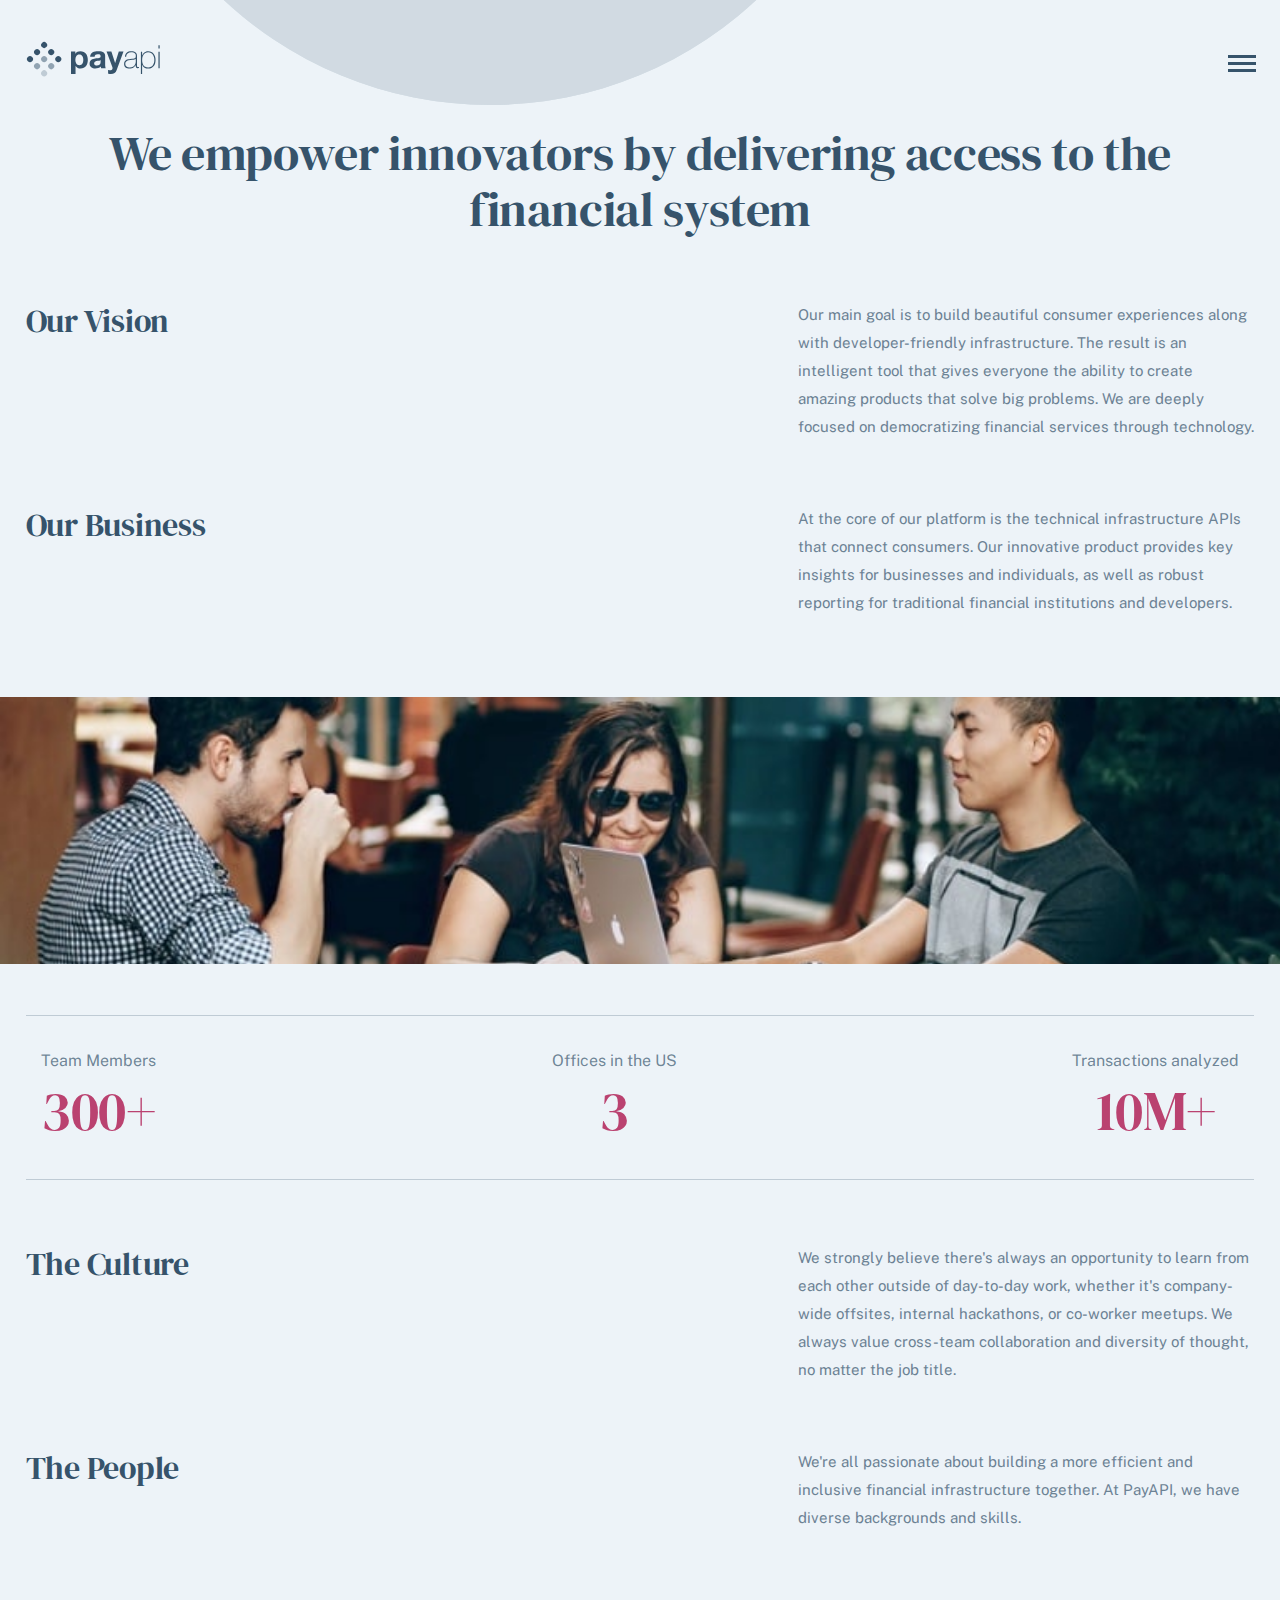
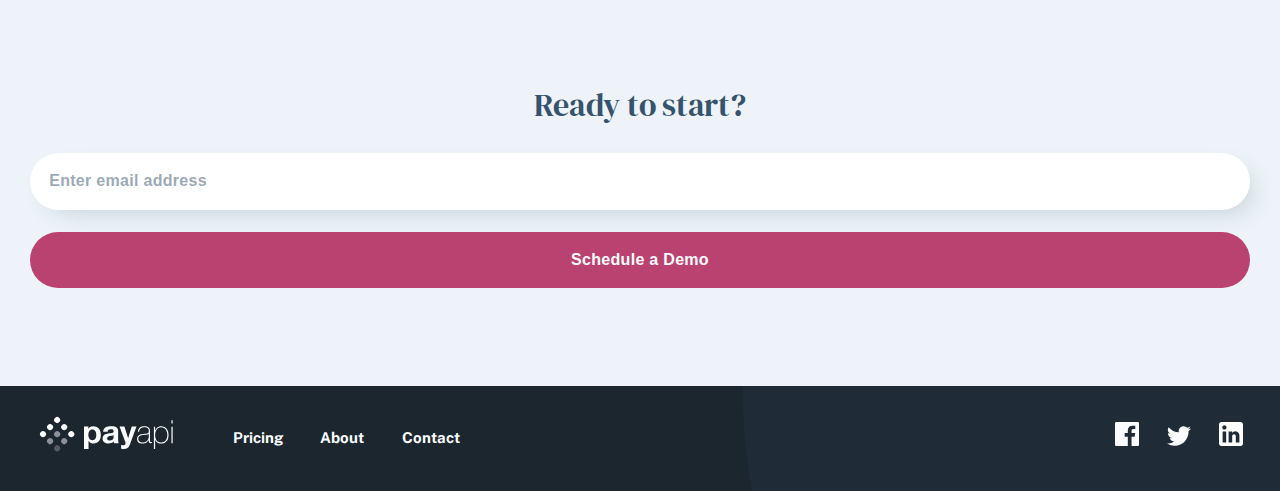
==== commit a19ce41c: "Update footer logo so it is a clickable link" ====
--- a/src/about.html
+++ b/src/about.html
@@ -91,8 +91,10 @@
       </form>
     </section>
 
-    <footer> 
-      <svg class="footer__logo" width="135" height="38" xmlns="http://www.w3.org/2000/svg"><g fill="#36536B" fill-rule="evenodd"><path d="M50.544 33.934v-7.84h.064a5.36 5.36 0 002.128 1.84c.864.416 1.808.624 2.832.624 1.216 0 2.277-.235 3.184-.704a6.738 6.738 0 002.272-1.888 8.147 8.147 0 001.36-2.72 11.37 11.37 0 00.448-3.2c0-1.173-.15-2.299-.448-3.376-.299-1.077-.757-2.021-1.376-2.832a6.937 6.937 0 00-2.336-1.952c-.939-.49-2.059-.736-3.36-.736-1.024 0-1.963.203-2.816.608-.853.405-1.557 1.056-2.112 1.952h-.064v-2.112H46v22.336h4.544zm3.808-8.768c-.725 0-1.344-.15-1.856-.448a3.595 3.595 0 01-1.232-1.168 5.044 5.044 0 01-.672-1.68 9.192 9.192 0 01-.208-1.952c0-.683.064-1.344.192-1.984a4.98 4.98 0 01.656-1.696c.31-.49.715-.89 1.216-1.2.501-.31 1.125-.464 1.872-.464.725 0 1.339.155 1.84.464.501.31.912.715 1.232 1.216.32.501.55 1.072.688 1.712.139.64.208 1.29.208 1.952 0 .661-.064 1.312-.192 1.952-.128.64-.347 1.2-.656 1.68-.31.48-.715.87-1.216 1.168-.501.299-1.125.448-1.872.448zm15.882 3.392c1.024 0 2.027-.15 3.008-.448a5.921 5.921 0 002.56-1.568 6.52 6.52 0 00.32 1.6h4.608c-.213-.341-.363-.853-.448-1.536a17.288 17.288 0 01-.128-2.144v-8.608c0-1.003-.224-1.808-.672-2.416a4.603 4.603 0 00-1.728-1.424 7.733 7.733 0 00-2.336-.688 18.543 18.543 0 00-2.528-.176c-.917 0-1.83.09-2.736.272a7.809 7.809 0 00-2.448.912 5.448 5.448 0 00-1.792 1.696c-.47.704-.736 1.59-.8 2.656h4.544c.085-.896.384-1.536.896-1.92.512-.384 1.216-.576 2.112-.576.405 0 .784.027 1.136.08.352.053.661.16.928.32s.48.384.64.672c.16.288.24.677.24 1.168.021.47-.117.827-.416 1.072-.299.245-.704.432-1.216.56-.512.128-1.099.224-1.76.288-.661.064-1.333.15-2.016.256-.683.107-1.36.25-2.032.432a5.735 5.735 0 00-1.792.816c-.523.363-.95.848-1.28 1.456-.33.608-.496 1.381-.496 2.32 0 .853.144 1.59.432 2.208a4.17 4.17 0 001.2 1.536c.512.405 1.11.704 1.792.896a8.127 8.127 0 002.208.288zm1.696-3.008c-.363 0-.715-.032-1.056-.096a2.566 2.566 0 01-.896-.336 1.717 1.717 0 01-.608-.656c-.15-.277-.224-.619-.224-1.024 0-.427.075-.779.224-1.056.15-.277.347-.507.592-.688a2.98 2.98 0 01.864-.432c.33-.107.667-.192 1.008-.256.363-.064.725-.117 1.088-.16.363-.043.71-.096 1.04-.16.33-.064.64-.144.928-.24.288-.096.528-.23.72-.4v1.696c0 .256-.027.597-.08 1.024a3.428 3.428 0 01-.432 1.264c-.235.416-.597.773-1.088 1.072-.49.299-1.184.448-2.08.448zm13.962 8.384c1.557 0 2.773-.288 3.648-.864.874-.576 1.557-1.536 2.048-2.88L98.5 11.598h-4.704L90.18 22.926h-.064l-3.744-11.328H81.54l5.792 15.52c.128.32.192.661.192 1.024 0 .49-.144.939-.432 1.344-.288.405-.731.64-1.328.704-.448.021-.896.01-1.344-.032-.448-.043-.886-.085-1.312-.128v3.744c.469.043.933.08 1.392.112.458.032.922.048 1.392.048zm18.698-5.408c.789 0 1.514-.096 2.176-.288a6.581 6.581 0 001.776-.8c.522-.341.965-.73 1.328-1.168.362-.437.64-.901.832-1.392h.064v.864c0 .341.026.656.08.944.053.288.154.539.304.752.149.213.368.384.656.512.288.128.677.192 1.168.192.34 0 .672-.043.992-.128V26.99a5.835 5.835 0 01-.896.096c-.278 0-.491-.059-.64-.176a.961.961 0 01-.32-.464 2.357 2.357 0 01-.112-.64c-.011-.235-.016-.47-.016-.704v-9.568c0-1.259-.454-2.277-1.36-3.056-.907-.779-2.352-1.168-4.336-1.168-1.984 0-3.515.453-4.592 1.36-1.078.907-1.66 2.267-1.744 4.08h1.216c.085-1.472.58-2.57 1.488-3.296.906-.725 2.096-1.088 3.568-1.088.832 0 1.536.085 2.112.256.576.17 1.045.405 1.408.704.362.299.629.64.8 1.024.17.384.256.8.256 1.248 0 .576-.032 1.056-.096 1.44a1.64 1.64 0 01-.48.944c-.256.245-.635.437-1.136.576-.502.139-1.19.24-2.064.304l-1.888.16c-.662.064-1.35.17-2.064.32-.715.15-1.366.4-1.952.752a4.367 4.367 0 00-1.456 1.44c-.384.608-.576 1.392-.576 2.352 0 1.579.48 2.747 1.44 3.504.96.757 2.314 1.136 4.064 1.136zm.032-1.056c-1.344 0-2.4-.293-3.168-.88-.768-.587-1.152-1.488-1.152-2.704 0-.768.149-1.392.448-1.872.298-.48.688-.859 1.168-1.136a5.213 5.213 0 011.616-.592 20.778 20.778 0 011.792-.272l2.048-.192a16.93 16.93 0 002.032-.288c.608-.128 1.06-.373 1.36-.736v3.072c0 .213-.06.624-.176 1.232-.118.608-.39 1.237-.816 1.888-.427.65-1.046 1.227-1.856 1.728-.811.501-1.91.752-3.296.752zm12.49 6.56v-9.312h.063c.491 1.344 1.27 2.315 2.336 2.912 1.067.597 2.283.896 3.648.896 1.26 0 2.352-.213 3.28-.64a6.254 6.254 0 002.304-1.776c.608-.757 1.062-1.659 1.36-2.704.3-1.045.448-2.197.448-3.456 0-1.152-.149-2.25-.448-3.296-.298-1.045-.752-1.963-1.36-2.752a6.651 6.651 0 00-2.304-1.888c-.928-.47-2.02-.704-3.28-.704-.896 0-1.69.139-2.384.416a6.39 6.39 0 00-1.776 1.04c-.49.416-.885.87-1.184 1.36-.298.49-.512.939-.64 1.344h-.064v-3.776h-1.216V34.03h1.216zm6.047-6.56c-1.152 0-2.117-.208-2.896-.624a5.008 5.008 0 01-1.856-1.664c-.458-.693-.784-1.493-.976-2.4a13.637 13.637 0 01-.288-2.832c0-.981.107-1.925.32-2.832a7.152 7.152 0 011.04-2.416 5.407 5.407 0 011.872-1.696c.768-.427 1.696-.64 2.784-.64 1.11 0 2.054.219 2.832.656a5.599 5.599 0 011.904 1.728c.491.715.854 1.525 1.088 2.432.235.907.352 1.83.352 2.768 0 1.024-.122 1.99-.368 2.896-.245.907-.618 1.701-1.12 2.384a5.487 5.487 0 01-1.92 1.632c-.778.405-1.7.608-2.768.608zm11.498-18.88V5.294h-1.216V8.59h1.216zm0 19.552V11.694h-1.216v16.448h1.216z" fill-rule="nonzero"/><g><circle transform="rotate(45 19.142 5)" cx="19.142" cy="5" r="3"/><circle transform="rotate(45 26.213 12.071)" cx="26.213" cy="12.071" r="3"/><circle transform="rotate(45 33.284 19.142)" cx="33.284" cy="19.142" r="3"/><circle transform="rotate(45 12.071 12.071)" cx="12.071" cy="12.071" r="3"/><circle opacity=".5" transform="rotate(45 19.142 19.142)" cx="19.142" cy="19.142" r="3"/><circle opacity=".5" transform="rotate(45 26.213 26.213)" cx="26.213" cy="26.213" r="3"/><circle transform="rotate(45 5 19.142)" cx="5" cy="19.142" r="3"/><circle opacity=".5" transform="rotate(45 12.071 26.213)" cx="12.071" cy="26.213" r="3"/><circle opacity=".25" transform="rotate(45 19.142 33.284)" cx="19.142" cy="33.284" r="3"/></g></g></svg>
+    <footer>
+      <a href='./index.html'>
+        <svg class="footer__logo" width="135" height="38" xmlns="http://www.w3.org/2000/svg"><g fill="#36536B" fill-rule="evenodd"><path d="M50.544 33.934v-7.84h.064a5.36 5.36 0 002.128 1.84c.864.416 1.808.624 2.832.624 1.216 0 2.277-.235 3.184-.704a6.738 6.738 0 002.272-1.888 8.147 8.147 0 001.36-2.72 11.37 11.37 0 00.448-3.2c0-1.173-.15-2.299-.448-3.376-.299-1.077-.757-2.021-1.376-2.832a6.937 6.937 0 00-2.336-1.952c-.939-.49-2.059-.736-3.36-.736-1.024 0-1.963.203-2.816.608-.853.405-1.557 1.056-2.112 1.952h-.064v-2.112H46v22.336h4.544zm3.808-8.768c-.725 0-1.344-.15-1.856-.448a3.595 3.595 0 01-1.232-1.168 5.044 5.044 0 01-.672-1.68 9.192 9.192 0 01-.208-1.952c0-.683.064-1.344.192-1.984a4.98 4.98 0 01.656-1.696c.31-.49.715-.89 1.216-1.2.501-.31 1.125-.464 1.872-.464.725 0 1.339.155 1.84.464.501.31.912.715 1.232 1.216.32.501.55 1.072.688 1.712.139.64.208 1.29.208 1.952 0 .661-.064 1.312-.192 1.952-.128.64-.347 1.2-.656 1.68-.31.48-.715.87-1.216 1.168-.501.299-1.125.448-1.872.448zm15.882 3.392c1.024 0 2.027-.15 3.008-.448a5.921 5.921 0 002.56-1.568 6.52 6.52 0 00.32 1.6h4.608c-.213-.341-.363-.853-.448-1.536a17.288 17.288 0 01-.128-2.144v-8.608c0-1.003-.224-1.808-.672-2.416a4.603 4.603 0 00-1.728-1.424 7.733 7.733 0 00-2.336-.688 18.543 18.543 0 00-2.528-.176c-.917 0-1.83.09-2.736.272a7.809 7.809 0 00-2.448.912 5.448 5.448 0 00-1.792 1.696c-.47.704-.736 1.59-.8 2.656h4.544c.085-.896.384-1.536.896-1.92.512-.384 1.216-.576 2.112-.576.405 0 .784.027 1.136.08.352.053.661.16.928.32s.48.384.64.672c.16.288.24.677.24 1.168.021.47-.117.827-.416 1.072-.299.245-.704.432-1.216.56-.512.128-1.099.224-1.76.288-.661.064-1.333.15-2.016.256-.683.107-1.36.25-2.032.432a5.735 5.735 0 00-1.792.816c-.523.363-.95.848-1.28 1.456-.33.608-.496 1.381-.496 2.32 0 .853.144 1.59.432 2.208a4.17 4.17 0 001.2 1.536c.512.405 1.11.704 1.792.896a8.127 8.127 0 002.208.288zm1.696-3.008c-.363 0-.715-.032-1.056-.096a2.566 2.566 0 01-.896-.336 1.717 1.717 0 01-.608-.656c-.15-.277-.224-.619-.224-1.024 0-.427.075-.779.224-1.056.15-.277.347-.507.592-.688a2.98 2.98 0 01.864-.432c.33-.107.667-.192 1.008-.256.363-.064.725-.117 1.088-.16.363-.043.71-.096 1.04-.16.33-.064.64-.144.928-.24.288-.096.528-.23.72-.4v1.696c0 .256-.027.597-.08 1.024a3.428 3.428 0 01-.432 1.264c-.235.416-.597.773-1.088 1.072-.49.299-1.184.448-2.08.448zm13.962 8.384c1.557 0 2.773-.288 3.648-.864.874-.576 1.557-1.536 2.048-2.88L98.5 11.598h-4.704L90.18 22.926h-.064l-3.744-11.328H81.54l5.792 15.52c.128.32.192.661.192 1.024 0 .49-.144.939-.432 1.344-.288.405-.731.64-1.328.704-.448.021-.896.01-1.344-.032-.448-.043-.886-.085-1.312-.128v3.744c.469.043.933.08 1.392.112.458.032.922.048 1.392.048zm18.698-5.408c.789 0 1.514-.096 2.176-.288a6.581 6.581 0 001.776-.8c.522-.341.965-.73 1.328-1.168.362-.437.64-.901.832-1.392h.064v.864c0 .341.026.656.08.944.053.288.154.539.304.752.149.213.368.384.656.512.288.128.677.192 1.168.192.34 0 .672-.043.992-.128V26.99a5.835 5.835 0 01-.896.096c-.278 0-.491-.059-.64-.176a.961.961 0 01-.32-.464 2.357 2.357 0 01-.112-.64c-.011-.235-.016-.47-.016-.704v-9.568c0-1.259-.454-2.277-1.36-3.056-.907-.779-2.352-1.168-4.336-1.168-1.984 0-3.515.453-4.592 1.36-1.078.907-1.66 2.267-1.744 4.08h1.216c.085-1.472.58-2.57 1.488-3.296.906-.725 2.096-1.088 3.568-1.088.832 0 1.536.085 2.112.256.576.17 1.045.405 1.408.704.362.299.629.64.8 1.024.17.384.256.8.256 1.248 0 .576-.032 1.056-.096 1.44a1.64 1.64 0 01-.48.944c-.256.245-.635.437-1.136.576-.502.139-1.19.24-2.064.304l-1.888.16c-.662.064-1.35.17-2.064.32-.715.15-1.366.4-1.952.752a4.367 4.367 0 00-1.456 1.44c-.384.608-.576 1.392-.576 2.352 0 1.579.48 2.747 1.44 3.504.96.757 2.314 1.136 4.064 1.136zm.032-1.056c-1.344 0-2.4-.293-3.168-.88-.768-.587-1.152-1.488-1.152-2.704 0-.768.149-1.392.448-1.872.298-.48.688-.859 1.168-1.136a5.213 5.213 0 011.616-.592 20.778 20.778 0 011.792-.272l2.048-.192a16.93 16.93 0 002.032-.288c.608-.128 1.06-.373 1.36-.736v3.072c0 .213-.06.624-.176 1.232-.118.608-.39 1.237-.816 1.888-.427.65-1.046 1.227-1.856 1.728-.811.501-1.91.752-3.296.752zm12.49 6.56v-9.312h.063c.491 1.344 1.27 2.315 2.336 2.912 1.067.597 2.283.896 3.648.896 1.26 0 2.352-.213 3.28-.64a6.254 6.254 0 002.304-1.776c.608-.757 1.062-1.659 1.36-2.704.3-1.045.448-2.197.448-3.456 0-1.152-.149-2.25-.448-3.296-.298-1.045-.752-1.963-1.36-2.752a6.651 6.651 0 00-2.304-1.888c-.928-.47-2.02-.704-3.28-.704-.896 0-1.69.139-2.384.416a6.39 6.39 0 00-1.776 1.04c-.49.416-.885.87-1.184 1.36-.298.49-.512.939-.64 1.344h-.064v-3.776h-1.216V34.03h1.216zm6.047-6.56c-1.152 0-2.117-.208-2.896-.624a5.008 5.008 0 01-1.856-1.664c-.458-.693-.784-1.493-.976-2.4a13.637 13.637 0 01-.288-2.832c0-.981.107-1.925.32-2.832a7.152 7.152 0 011.04-2.416 5.407 5.407 0 011.872-1.696c.768-.427 1.696-.64 2.784-.64 1.11 0 2.054.219 2.832.656a5.599 5.599 0 011.904 1.728c.491.715.854 1.525 1.088 2.432.235.907.352 1.83.352 2.768 0 1.024-.122 1.99-.368 2.896-.245.907-.618 1.701-1.12 2.384a5.487 5.487 0 01-1.92 1.632c-.778.405-1.7.608-2.768.608zm11.498-18.88V5.294h-1.216V8.59h1.216zm0 19.552V11.694h-1.216v16.448h1.216z" fill-rule="nonzero"/><g><circle transform="rotate(45 19.142 5)" cx="19.142" cy="5" r="3"/><circle transform="rotate(45 26.213 12.071)" cx="26.213" cy="12.071" r="3"/><circle transform="rotate(45 33.284 19.142)" cx="33.284" cy="19.142" r="3"/><circle transform="rotate(45 12.071 12.071)" cx="12.071" cy="12.071" r="3"/><circle opacity=".5" transform="rotate(45 19.142 19.142)" cx="19.142" cy="19.142" r="3"/><circle opacity=".5" transform="rotate(45 26.213 26.213)" cx="26.213" cy="26.213" r="3"/><circle transform="rotate(45 5 19.142)" cx="5" cy="19.142" r="3"/><circle opacity=".5" transform="rotate(45 12.071 26.213)" cx="12.071" cy="26.213" r="3"/><circle opacity=".25" transform="rotate(45 19.142 33.284)" cx="19.142" cy="33.284" r="3"/></g></g></svg>
+      </a> 
       <div class="footer__menu">
         <p class="footer__menu__item"><a href="./pricing.html" class="footer__menu__item__link">Pricing</a></p>
         <p class="footer__menu__item"><a href="./about.html" class="footer__menu__item__link">About</a></p>
--- a/src/styles.css
+++ b/src/styles.css
@@ -812,6 +812,7 @@
 
 .footer__logo * {
     fill: #FBFCFE;
+    cursor: pointer;
 }
 
 .footer__menu {
@@ -849,4 +850,32 @@
     transform: scale(2);
     max-width: 500px;
     z-index: -1;
-}+}
+
+/* Footer - Tablet Version */
+@media screen and (min-width: 768px) {
+    footer {
+        flex-direction: row;
+        padding: 1.94em 2.5em;
+        align-items: center;
+    }
+
+    .footer__menu {
+        display: flex;
+        margin: unset;
+        margin-left: 4em;
+    }
+
+    .footer__menu__item {
+        margin: unset;
+        margin-right: 2.5em;
+    }
+
+    .footer__menu__item:last-child {
+        margin-right: 0;
+    }
+
+    .footer__social {
+        margin-left: auto;
+    }
+}
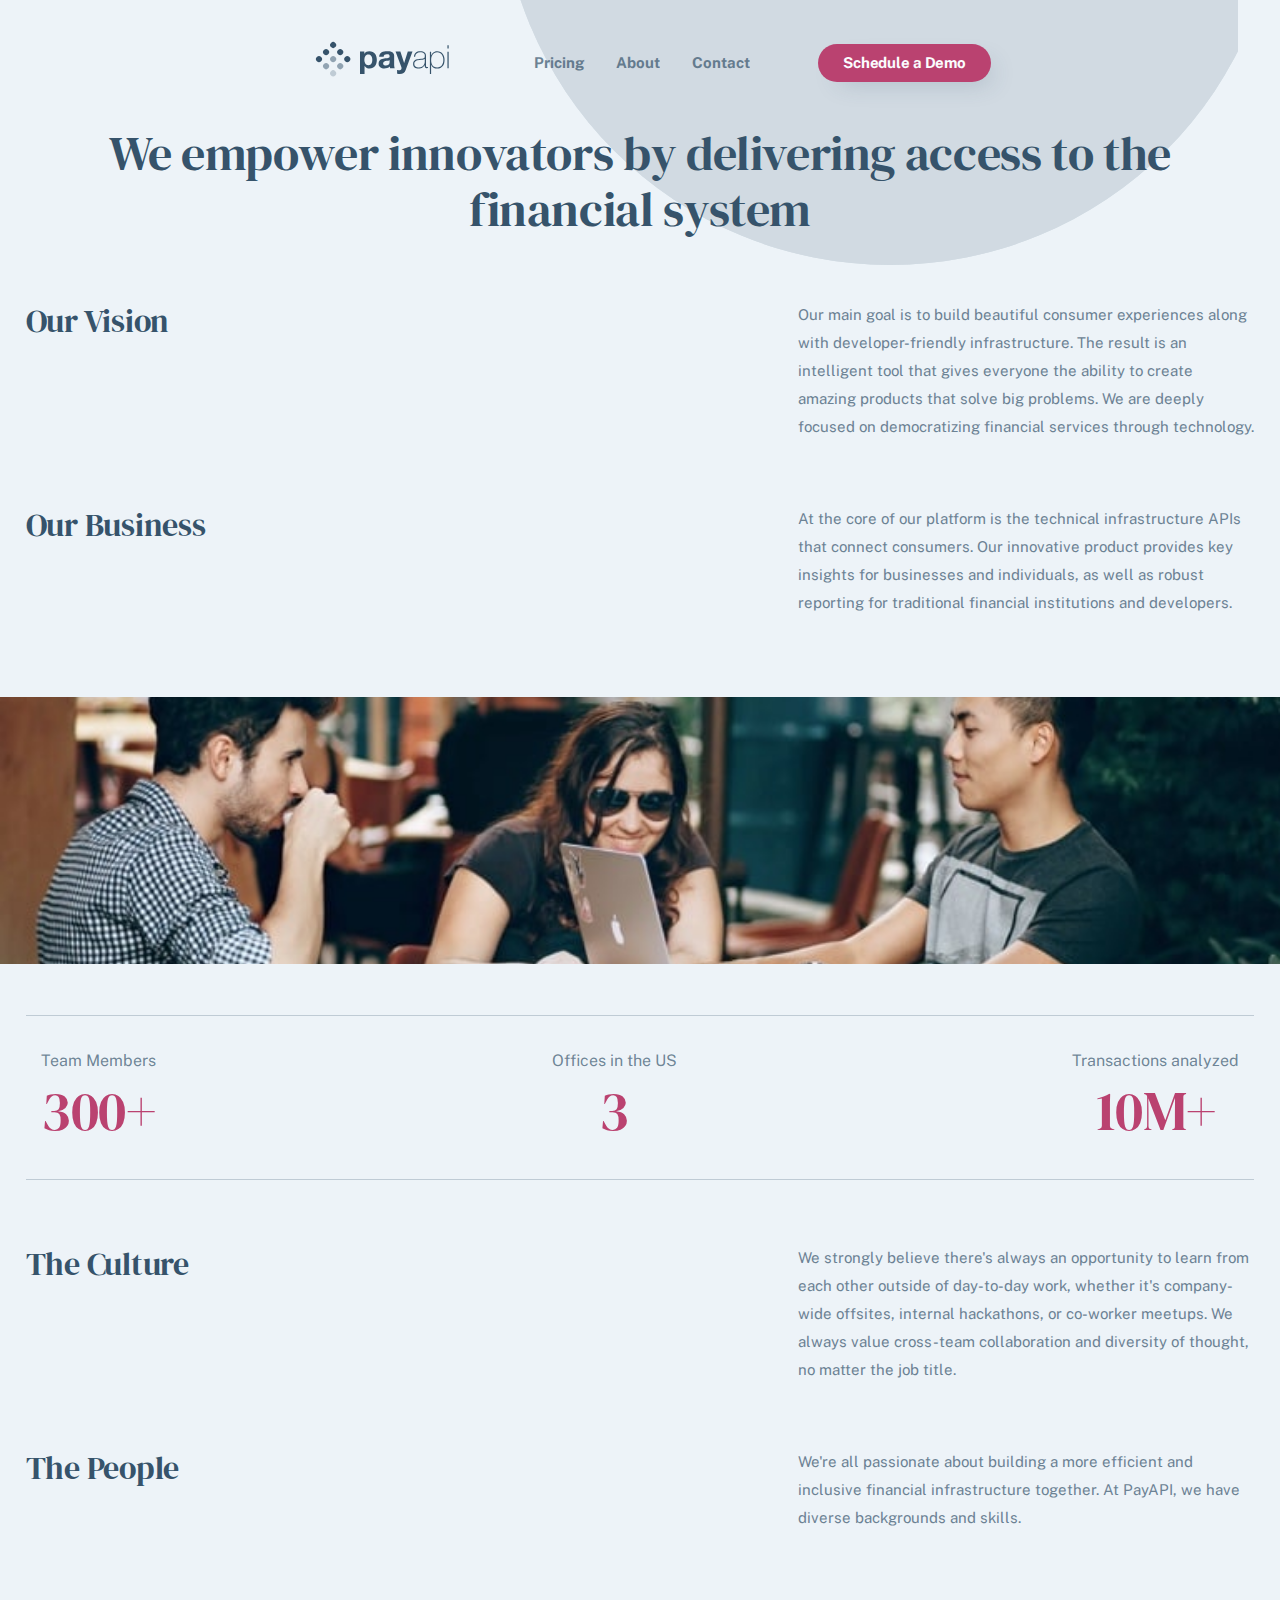
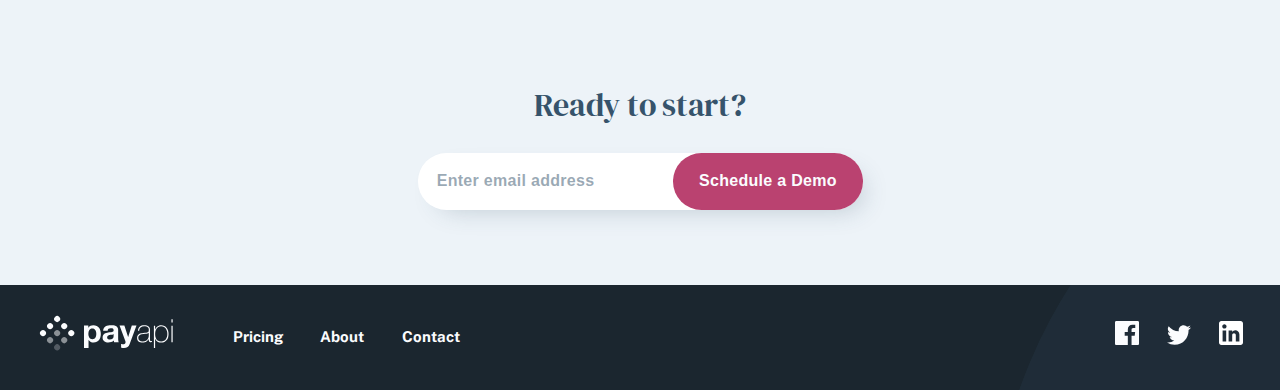
==== commit a3f48b10: "Add updated HTML structure for ready-to-start section on all pages" ====
--- a/src/about.html
+++ b/src/about.html
@@ -85,10 +85,16 @@
 
     <section class="container ready-to-start__section">
       <h2>Ready to start?</h2>
-      <form>
-        <input type="email" placeholder="Enter email address" aria-label="email" class="form__input form__input--email"/>
-        <input type="submit" value="Schedule a Demo" aria-label="submit" class="form__input form__input--btn" />
-      </form>
+      <div class="ready-to-start__form-wrapper">
+        <form class="ready-to-start__form">
+          <div class="ready-to-start__form-input">
+            <input type="email" placeholder="Enter email address" aria-label="email" class="form__input  form__input--email form__input--ready-to-start-email"/>
+          </div>
+          <div class="ready-to-start__form-input">
+            <input type="submit" value="Schedule a Demo" aria-label="submit" class="form__input form__input--btn form__input--ready-to-start-btn" />
+          </div>
+        </form>      
+      </div>
     </section>
 
     <footer>
--- a/src/styles.css
+++ b/src/styles.css
@@ -128,7 +128,7 @@
 .header__pages {
     list-style: none;
     text-align: center;
-    width: 90%;
+    width: 300px;
     clear: right;
     border-top: 1px solid rgba(251, 252, 254, 0.15);
     margin: 0 auto;
@@ -163,6 +163,74 @@
     width: 252px;
 }
 
+@media (min-width: 768px) {
+    header {
+        display: flex;
+        align-items: center;
+        justify-content: center;
+    }
+
+    .header__container {
+        display: flex;
+        justify-content: space-between;
+        position: unset;
+        z-index: 0;
+        margin-right: 3em;
+    }
+    
+    #menu--open {
+        display: none;
+    }
+    
+    .navigation {
+        width: auto;
+        height: 38px;
+        background-color: unset;
+        position: unset;
+        transition: unset;
+        overflow: unset;
+        z-index: 30;
+        display: flex;
+        align-items: center;
+    }
+    
+    #menu--closed {
+        display: none;
+    }
+    
+    .header__pages {
+        display: flex;
+        flex-direction: row;
+        border: none;
+        margin: 0 auto;
+        padding-top: none;
+        padding-bottom: none;
+        align-items: center;
+        padding: unset;
+    }
+    
+    .header__page {
+        padding: 16px;
+    }
+    
+    .header__page a {
+        color: #36536B;
+        opacity: 0.7;
+        font-size: 15px;
+    }
+    
+    .button__container--centered {
+        text-align: center;
+    }
+    
+    .button__navigation--dark {
+        padding: unset;
+        width: 173px;
+        height: 38px;
+        cursor: pointer;
+    }
+}
+
 
 /* ====================
     General Layout
@@ -221,7 +289,17 @@
     position: absolute;
 }
 
-
+@media (min-width: 768px) {
+    .bg-circle__container--hero {   
+        height: 300px;
+        position: absolute;
+    }
+
+    .bg-circle--hero {
+        margin-top: -500px;
+        left: 500px;
+    }
+}
 
 /* ====================
     Index/Home
@@ -320,28 +398,25 @@
 .company-logo-container {
     order: -1;
     margin-bottom: 3.5em;
+    display: grid;
+    grid-template: repeat(3, auto) / repeat(2, auto);
+    justify-items: center;
+    align-items: center;
+    row-gap: 2.85em;
+}
+
+.company-logo {
+    display: block;
 }
 
 .company-logo * {
     fill: white;
 }
 
-.company-logo-group {
-    display: flex;
-    justify-content: space-around;
-    align-items: center;
-    margin-bottom: 2.4em;
-}
-
-.company-logo-group-last {
-    margin-bottom: 0;
-}
 
 .section-heading--work {
     margin-bottom: 1em;
 }
-
-
 
 .work-text {
     color: #FBFCFE;
@@ -349,6 +424,7 @@
     line-height: 2em;
 
 }
+
 .btn--outline {
     color: #FBFCFE;
     font-weight: 700;
@@ -359,6 +435,13 @@
     margin-top: 3.75em;
 }
 
+/* Tablet Version */
+@media (min-width: 768px) {
+    .company-logo-container {
+        grid-template: repeat(2, auto) / repeat(3, auto);
+    }
+}
+
 /* Easy to implement - section */
 
 .container--index-implement {
@@ -464,7 +547,11 @@
     padding-bottom: 5em;
 }
 
-.ready-to-start__section form {
+.ready-to-start__form-wrapper {
+   width: 100%;
+}
+
+.ready-to-start__form {
     margin: 0 auto;
     width: 100%;
     display: flex;
@@ -474,8 +561,50 @@
     outline: unset;
 }
 
+.ready-to-start__form-input {
+    width: 100%;
+}
+
+.form__input--ready-to-start-email, .form__input--ready-to-start-btn {
+    width: 100%;
+}
+
 .ready-to-start__section input:focus {
     outline: none;
+}
+
+@media screen and (min-width: 768px) {
+   
+    .ready-to-start__form {
+        flex-direction: row;
+        justify-content: center;    
+        max-width: 445px;
+        position: relative;
+    }
+
+    .ready-to-start__form-input {
+        width: auto;
+    }
+
+    .form__input--ready-to-start-email, .form__input--ready-to-start-btn {
+        width: auto;
+    }
+
+    .form__input--ready-to-start-email, .form__input--ready-to-start-btn {
+        margin-bottom: 0;
+    }
+
+    .form__input--ready-to-start-email {
+        padding-right: 15em;
+        width: 100%;
+    }
+
+    .form__input--ready-to-start-btn {
+        position: absolute;
+        right: 0;
+        padding-left: 1.6em;
+        padding-right: 1.6em;
+    }
 }
 
 /* ====================
@@ -733,6 +862,7 @@
     font-weight: 700;
     color: #36536B;
     cursor: pointer;
+    background-color: unset;
     border: 1.5px solid #36536B;
 }
 
@@ -742,56 +872,52 @@
     margin: 0 48px;
 }
 
-.innovators__container--light {
-    margin: 32px auto 80px auto;
-    width: 280px;
-    height: 154px;
-    position: relative;
-}
-
-.tesla__logo--dark,
-.microsoft__logo--dark,
-.hewlett__logo--dark,
-.oracle__logo--dark,
-.google__logo--dark,
-.nvidia__logo--dark {
-    position: absolute;
-}
-
-.tesla__logo--dark {
-    top: 5.87px;
-    left: 2px;
-    height: 14.26px;
-}
-
-.microsoft__logo--dark {
-    top: 0;
-    right: 0;
-    height: 26px;
-}
-
-.hewlett__logo--dark {
-    top: 59px;
-    left: 0;
-    height: 22px;
-}
-
-.oracle__logo--dark {
-    top: 65px;
-    right: 0;
-    height: 13.85px;
-}
-
-.google__logo--dark {
-    bottom: 0;
-    left: 8px;
-    height: 27px;
-}
-
-.nvidia__logo--dark {
-    bottom: 0;
-    right: 8.85px;
-    height: 21.27px;
+.innovators__section--light  .company-logo-container {
+    order: -1;
+    margin-top: 48px;
+    margin-bottom: 3.5em;
+}
+
+.innovators__section--light  .company-logo * {
+    fill: #36536B;
+}
+
+.innovators__section--light  .company-logo-group {
+    display: flex;
+    justify-content: space-around;
+    align-items: center;
+    margin-bottom: 2.4em;
+}
+
+.innovators__section--light  .company-logo-group-last {
+    margin-bottom: 0;
+}
+
+
+
+/*       Tablet          */
+@media (min-width: 768px) {
+    .contact-form__section h1 {
+        width: 530px;
+        margin: 0 auto;
+    }
+
+    .contact__form {
+        min-width: 445px;
+    }
+
+    .contact__form input,
+    .contact__form textarea {
+        font-size: 15px;
+        line-height: 25px;
+        letter-spacing: -0.12px;
+    }
+
+    .innovators__section--light h3 {
+        width: 445px;
+        margin: 0 auto;
+    }
+
 }
 
 /* ====================
@@ -878,4 +1004,13 @@
     .footer__social {
         margin-left: auto;
     }
-}
+
+    .bg-circle--footer {
+        position: absolute;
+        top: 20%;
+        right: -36%;
+        transform: scale(2);
+        max-width: 500px;
+        z-index: -1;
+    }
+}
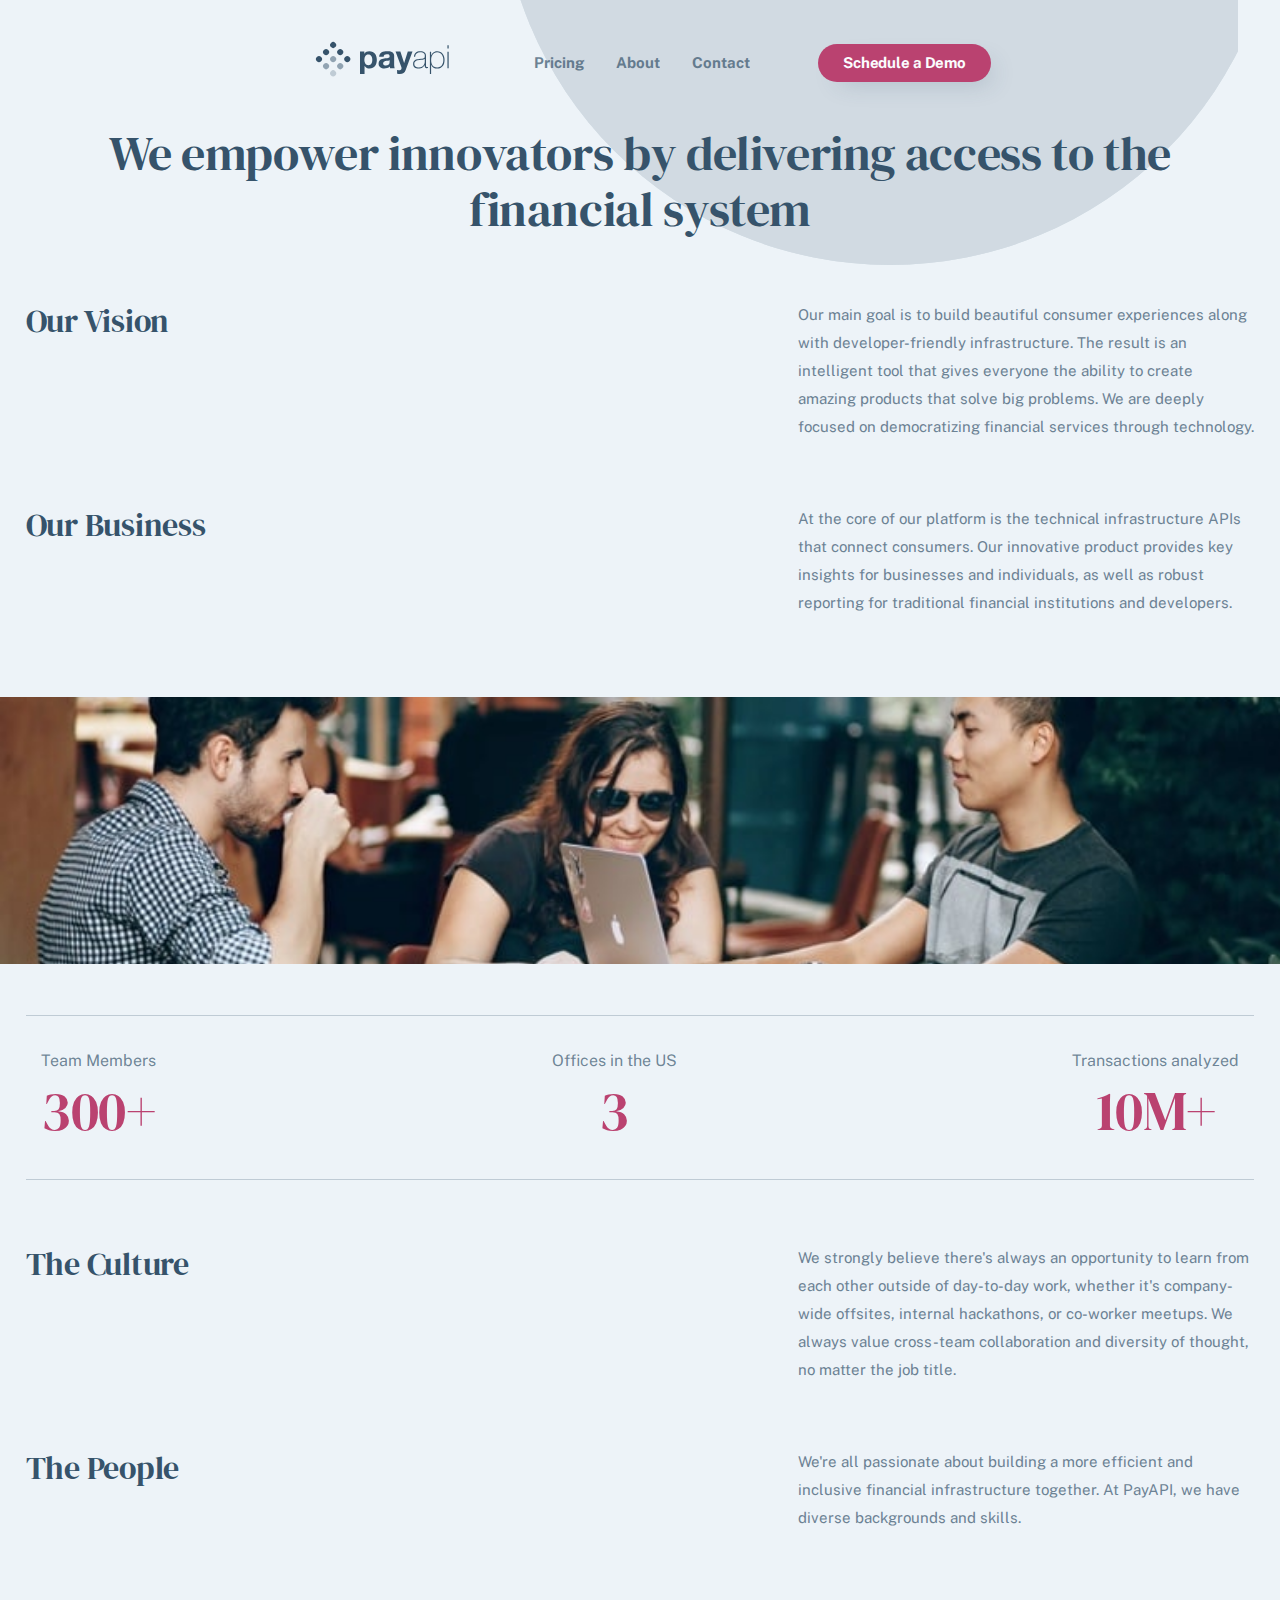
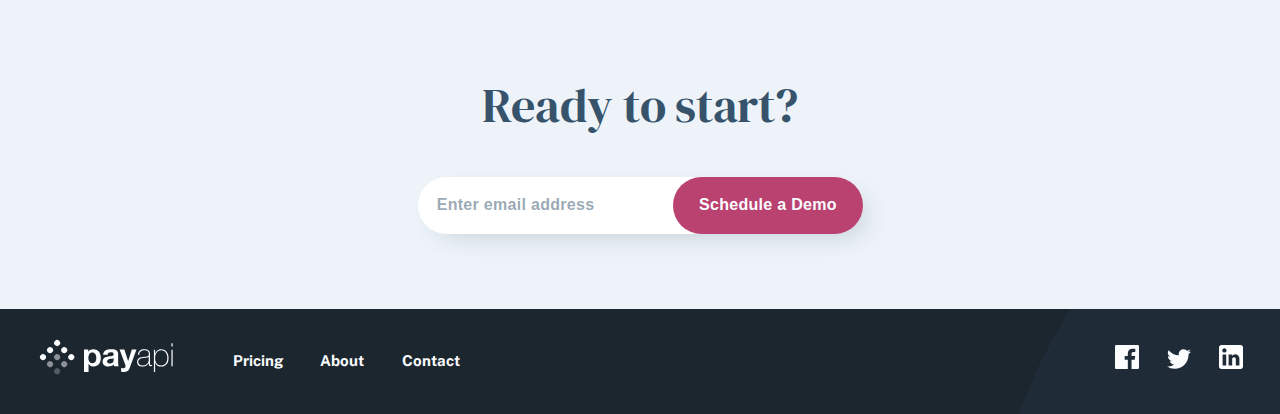
==== commit d69aff7d: "Add classes to ready-to-start heading" ====
--- a/src/about.html
+++ b/src/about.html
@@ -84,7 +84,7 @@
     </section>
 
     <section class="container ready-to-start__section">
-      <h2>Ready to start?</h2>
+      <h2 class="section-heading--dark section-heading--ready">Ready to start?</h2>
       <div class="ready-to-start__form-wrapper">
         <form class="ready-to-start__form">
           <div class="ready-to-start__form-input">
--- a/src/styles.css
+++ b/src/styles.css
@@ -168,6 +168,7 @@
         display: flex;
         align-items: center;
         justify-content: center;
+        position: relative;
     }
 
     .header__container {
@@ -319,12 +320,9 @@
     /* border: 1px solid red; */
     display: flex;
     justify-content: center;
-    overflow-x: hidden;
-    /* border: 1px solid red; */
-    
-}
-
-.bg-circle--header { 
+}
+
+.bg-circle--header-index { 
     max-width: 500px;
     position: absolute;
     z-index: 1;
@@ -342,6 +340,7 @@
     position: relative;
     align-items: center;
     background: #EDF3F8;
+    padding-bottom: 3em;
 }
 
 .intro-content {
@@ -369,9 +368,82 @@
     font-family: 'Public Sans';
 }
 
+.demo-form-wrapper {
+    width: 100%;
+ }
+ 
+.demo-form {
+    margin: 0 auto;
+    width: 100%;
+    display: flex;
+    flex-direction: column;
+    justify-content: space-between;
+    margin-top: 2em;
+    outline: unset;
+}
+
+.demo-form__input {
+    width: 100%;
+}
+
+.form__input--demo-email, .form__input--demo-btn {
+    width: 100%;
+}
+
 .intro-content__note {
     color: #6C8294;
-
+    margin-top: 1em;
+}
+
+/* Tablet Version */
+
+@media screen and (min-width: 768px) {
+   
+    .bg-circle-container--index-intro {
+        flex-shrink: 0;
+        position: absolute;
+        width: 100%;
+    }
+
+    .bg-circle--header-index {
+        position: absolute;
+        top: -470px;
+    }
+
+    .section-heading--intro {
+        font-size: 3rem;
+        padding-left: 2em;
+        padding-right: 2em;
+    }
+
+    /* Schedule Demo Form */
+    .demo-form {
+        flex-direction: row;
+        justify-content: center;    
+        max-width: 445px;
+        position: relative;
+    }
+
+    .demo-form__input {
+        width: auto;
+    }
+
+    .form__input--demo-email, .form__input--demo-btn {
+        width: auto;
+        margin-bottom: 0;
+    }
+
+    .form__input--demo-email {
+        padding-right: 15em;
+        width: 100%;
+    }
+
+    .form__input--demo-btn {
+        position: absolute;
+        right: 0;
+        padding-left: 1.6em;
+        padding-right: 1.6em;
+    }
 }
 
 /* Who We Work With - section */
@@ -440,6 +512,15 @@
     .company-logo-container {
         grid-template: repeat(2, auto) / repeat(3, auto);
     }
+
+    .section-heading--work {
+        font-size: 3rem;
+    }
+
+    .work-text {
+        padding-left: 9em;
+        padding-right: 9em;
+    }
 }
 
 /* Easy to implement - section */
@@ -452,7 +533,7 @@
 }
 
 .section-heading--implement {
-    font-size: 3em;
+    font-size: 2.25rem;
     margin-bottom: 0.7em;
 }
 
@@ -471,6 +552,13 @@
     color: #6C8294;
 }
 
+/* Tablet version */
+@media screen and (min-width: 768px) {
+    .section-heading--implement {
+        font-size: 3rem;
+    }
+}
+
 /* Simple UI & UX - section */
 
 .container--index-simple {
@@ -491,11 +579,18 @@
 
 .section-heading--simple {
     margin-bottom: 0.7em;
-    font-size: 2.5em;
+    font-size: 2.25em;
 }
 
 .simple-text {
     color: #6C8294;
+}
+
+/* Tablet version */
+@media screen and (min-width: 768px) {
+    .section-heading--simple {
+        font-size: 3rem;
+    }
 }
 
 /* Features -section */
@@ -534,6 +629,19 @@
     line-height: 167%;
     letter-spacing: -0.007em;
     color: #6C8294;
+}
+
+/* Tablet version */
+@media screen and (min-width: 768px) {
+    .container--index-features {
+        display: grid;
+        grid-template-columns: repeat(3, 1fr);
+        grid-gap: 1.3em;
+    }
+
+    .feature {
+        margin-bottom: 0;
+    }
 }
 
 /* ====================
@@ -574,7 +682,11 @@
 }
 
 @media screen and (min-width: 768px) {
-   
+   .section-heading--ready {
+       font-size: 3rem;
+       margin-bottom: 0.5em;
+   }
+
     .ready-to-start__form {
         flex-direction: row;
         justify-content: center;    
@@ -626,6 +738,13 @@
 .plan__title {
     color: #BA4270;
     margin-bottom: 4em;
+}
+
+.plan__description {
+    display: none;
+    color: #6C8294;
+    margin: 1em auto 2.8em auto;
+    padding: 0.8em;
 }
 
 .plan__price {
@@ -680,6 +799,29 @@
     border-radius: 2em;
     cursor: pointer;
 }
+
+/* Tablet Version */
+@media screen and (min-width: 768px) {
+    .pricing-plans__wrapper {
+        display: grid;
+        grid-template-columns: repeat(3, 1fr);
+        grid-gap: 0.625em;
+    }  
+
+    .pricing__title {
+        font-size: 3rem;
+        margin-bottom: 1.2em;
+    }
+
+    .plan__title {
+        margin: unset;
+    }
+
+    .plan__description {
+        display: block;
+    }
+}
+
 
 /* ====================
          About
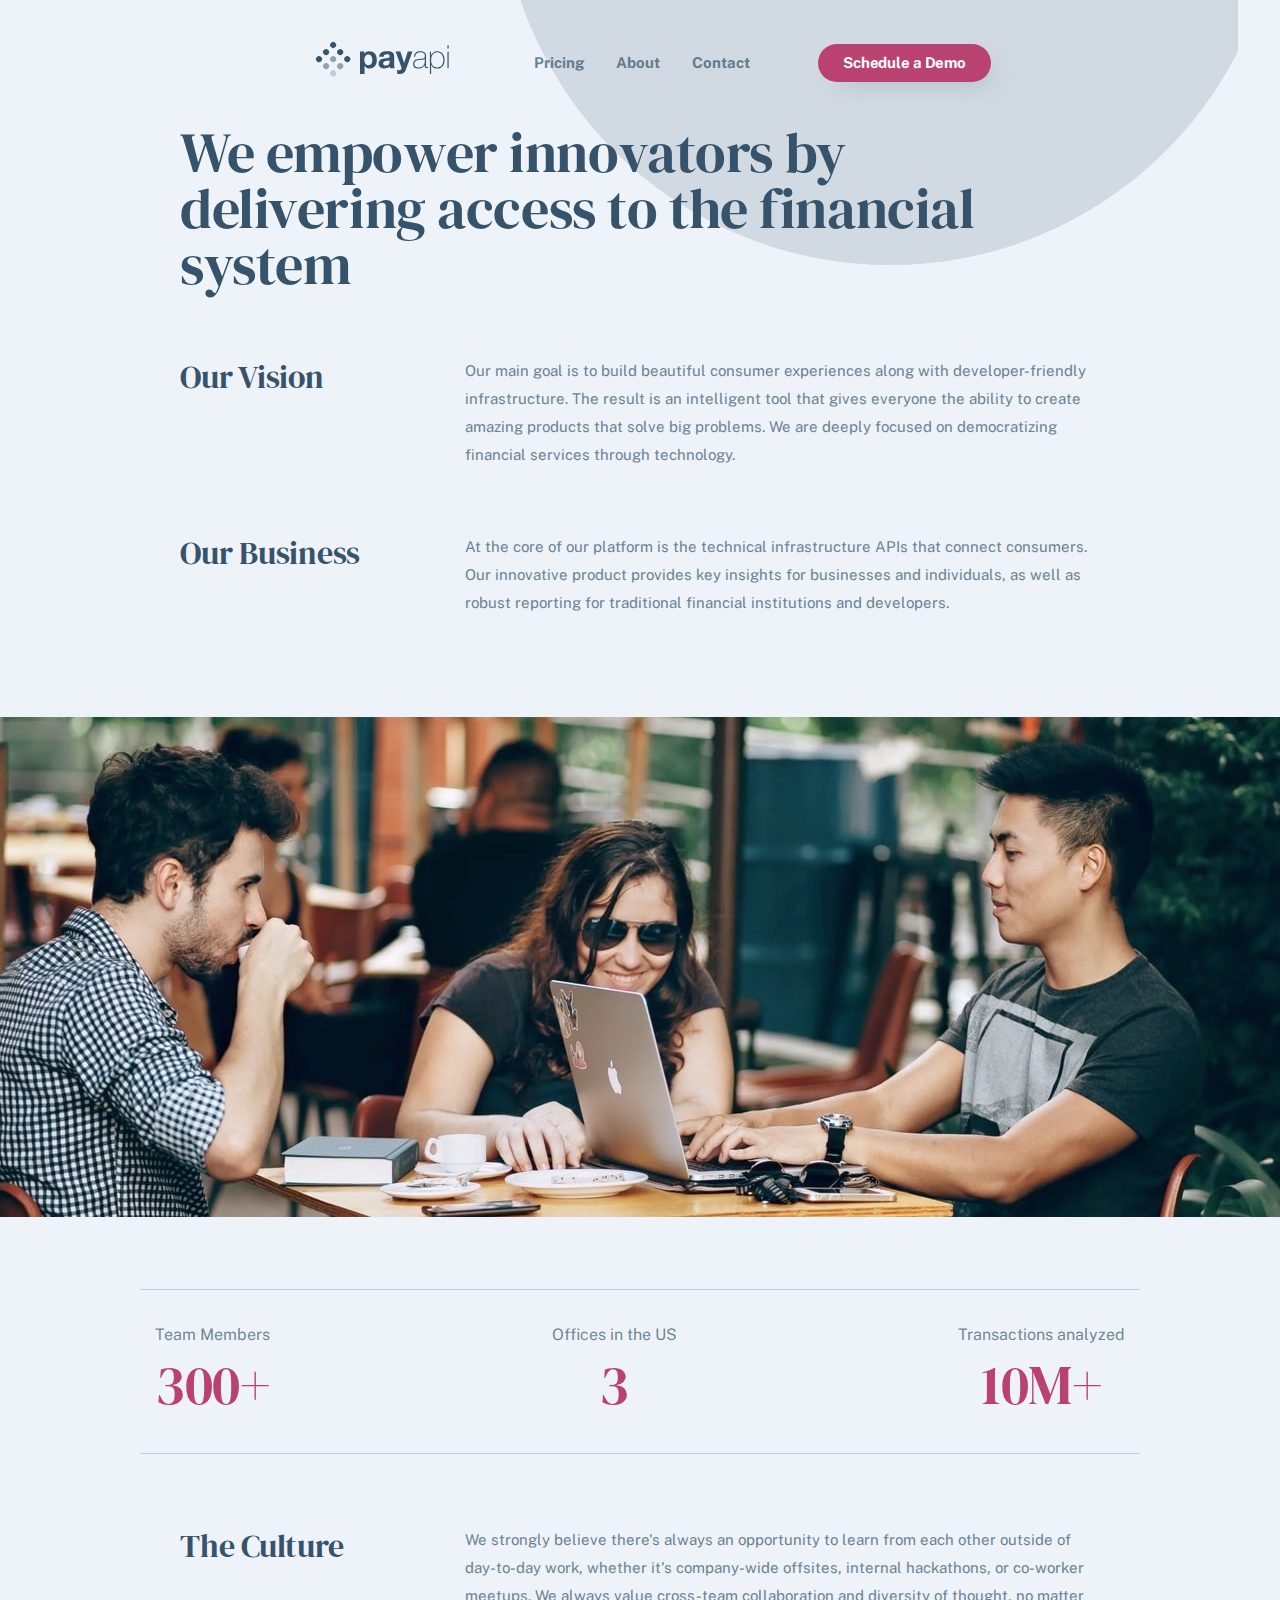
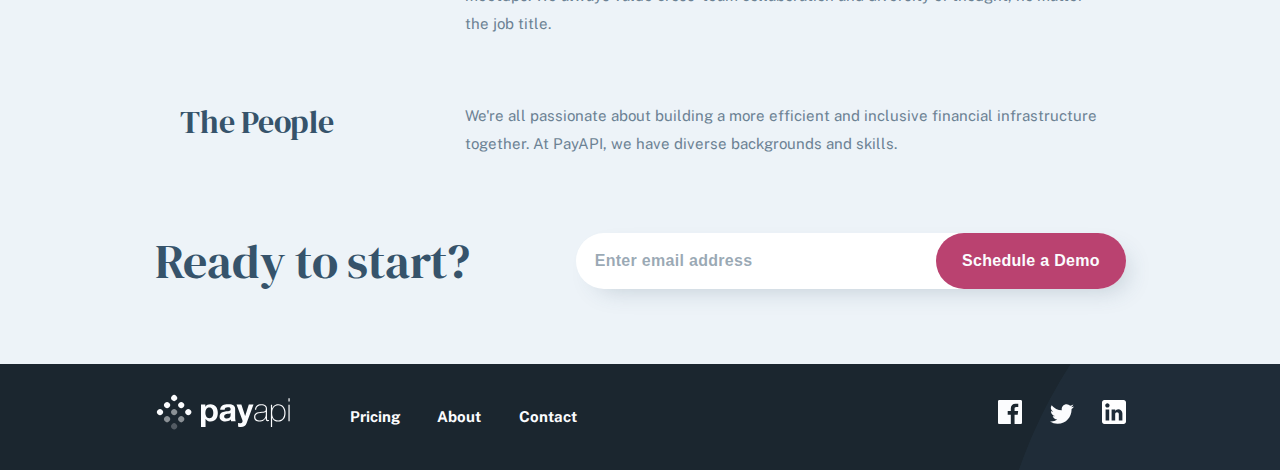
==== commit f205b20e: "Add class to ready-to-start-section to fix alignment on about, contact and index pages" ====
--- a/src/about.html
+++ b/src/about.html
@@ -83,11 +83,11 @@
       </div>
     </section>
 
-    <section class="container ready-to-start__section">
+    <section class="container ready-to-start__section ready-to-start__section--about">
       <h2 class="section-heading--dark section-heading--ready">Ready to start?</h2>
       <div class="ready-to-start__form-wrapper">
         <form class="ready-to-start__form">
-          <div class="ready-to-start__form-input">
+          <div class="ready-to-start__form-input ready-to-start__form-input--email">
             <input type="email" placeholder="Enter email address" aria-label="email" class="form__input  form__input--email form__input--ready-to-start-email"/>
           </div>
           <div class="ready-to-start__form-input">
--- a/src/styles.css
+++ b/src/styles.css
@@ -78,6 +78,13 @@
         font-size: 48px;
         line-height: 56px;
         letter-spacing: -0.37px;
+    }
+}
+
+@media (min-width: 1024px) {
+    h1 {
+        font-size: 56px;
+        letter-spacing: -0.43px;
     }
 }
 
@@ -290,6 +297,7 @@
     position: absolute;
 }
 
+/* Tablet Version */
 @media (min-width: 768px) {
     .bg-circle__container--hero {   
         height: 300px;
@@ -299,6 +307,13 @@
     .bg-circle--hero {
         margin-top: -500px;
         left: 500px;
+    }
+}
+
+/* Desktop Version */
+@media screen and (min-width: 1024px) {
+    .container {
+        padding: 0 10.3em;
     }
 }
 
@@ -515,11 +530,16 @@
 
     .section-heading--work {
         font-size: 3rem;
+        margin-top: 0.7em;
     }
 
     .work-text {
         padding-left: 9em;
         padding-right: 9em;
+    }
+
+    .bg-circle--work { 
+        top: -80%;  
     }
 }
 
@@ -557,6 +577,10 @@
     .section-heading--implement {
         font-size: 3rem;
     }
+
+    .section-img--implement {
+        width: 75vw;
+    }
 }
 
 /* Simple UI & UX - section */
@@ -590,6 +614,10 @@
 @media screen and (min-width: 768px) {
     .section-heading--simple {
         font-size: 3rem;
+    }
+
+    .section-img--simple {
+        width: 75vw;
     }
 }
 
@@ -637,6 +665,7 @@
         display: grid;
         grid-template-columns: repeat(3, 1fr);
         grid-gap: 1.3em;
+        margin-top: 2.4em;
     }
 
     .feature {
@@ -681,6 +710,7 @@
     outline: none;
 }
 
+/* Tablet Version */
 @media screen and (min-width: 768px) {
    .section-heading--ready {
        font-size: 3rem;
@@ -690,12 +720,19 @@
     .ready-to-start__form {
         flex-direction: row;
         justify-content: center;    
-        max-width: 445px;
+        max-width: 550px;
         position: relative;
+        /* border: 3px solid purple; */
     }
 
     .ready-to-start__form-input {
         width: auto;
+        /* border: 2px solid green; */
+    }
+
+    .ready-to-start__form-input--email {
+        /* border: 1px solid red; */
+        width: 100%;
     }
 
     .form__input--ready-to-start-email, .form__input--ready-to-start-btn {
@@ -719,6 +756,44 @@
     }
 }
 
+/* Desktop Version */
+@media screen and (min-width: 1024px) {
+    .ready-to-start__section {
+        width: auto;
+        text-align: left;
+        display: flex;
+        flex-direction: row;
+        justify-content: space-between;
+        align-items: center;
+        padding-left: unset;
+        padding-right: unset;
+    }
+
+    .ready-to-start__section--about, .ready-to-start__section--contact, .ready-to-start__section--index {
+        padding-left: 10.3em;
+        padding-right: 10.3em;
+    }
+
+    .section-heading--ready {
+        margin: unset;
+        line-height: 1.1em;
+        flex: 0 1 auto;
+        /* border: 1px solid red; */
+        margin-right: 1.2em;
+    }
+
+    .ready-to-start__form-wrapper {
+        width: auto;
+        display: flex;
+        flex: 1 0 auto;/* grow, shrink, basis */
+        justify-content: flex-end;
+        /* border: 1px solid green; */
+    }
+
+    .ready-to-start__form {
+        margin: unset;
+    }
+}
 /* ====================
     Pricing
 ======================= */
@@ -727,7 +802,7 @@
     background: #EDF3F8;
 }
 
-.section-heading--pricing {
+.pricing__title {
     margin-top: 0.5em;
 }
 
@@ -822,6 +897,48 @@
     }
 }
 
+/* Desktop Version */
+@media screen and (min-width: 1024px) {
+    .pricing__title {
+        text-align: left;
+        font-size: 3.5rem;
+    }
+
+    .pricing-plans__wrapper {
+        grid-gap: 2em;
+        margin-bottom: 2.5em;
+    }  
+
+    .plan {
+        display: flex;
+        flex-direction: column;
+        align-items: start;
+    }
+
+    .plan__description {
+        text-align: left;
+    }
+
+    .plan__title {
+        font-size: 2em;
+    }
+
+    .plan__description {
+        padding: unset;
+    }
+
+    .plan__options-box {
+        margin: unset;
+        margin-top: 3em;
+        margin-bottom: 1.5em;
+        width: 100%;
+        align-items: start;
+    } 
+
+    .plan__options-wrapper {
+        text-align: left;
+    }
+}
 
 /* ====================
          About
@@ -911,9 +1028,6 @@
     .about__img {
         background-image: url("./assets/about/tablet/image-team-members.jpg");
         height: 267px;
-        background-size: cover;
-        background-repeat: no-repeat;
-        background-position: center;
     }
 
     .company-numbers__container {
@@ -921,6 +1035,37 @@
         justify-content: space-between;
         margin: 0 1em;
         padding-top: 1em;
+    }
+}
+
+/* Desktop Version */
+@media (min-width: 1024px) {
+    .vision-business__section {
+        width: 920px;
+        margin: 0 auto;
+    }
+    .vision-business__section h1 {
+        text-align: left;
+    }
+
+    .description__text {
+        width: 635px;
+    }
+
+    .about__img {
+        background-image: url("./assets/about/desktop/image-team-members.jpg");
+        height: 500px;
+        margin-top: 100px;
+    }
+
+    .company-numbers__section {
+        width: 1000px;
+        margin: 72px auto;
+    }
+
+    .culture-people__section {
+        width: 920px;
+        margin: 0 auto;
     }
 }
 
@@ -1156,3 +1301,11 @@
         z-index: -1;
     }
 }
+
+/* Footer - Desktop Version */
+@media screen and (min-width: 1024px) {
+    footer {
+        padding-left: 10.3em;
+        padding-right: 10.3em;
+    }
+}